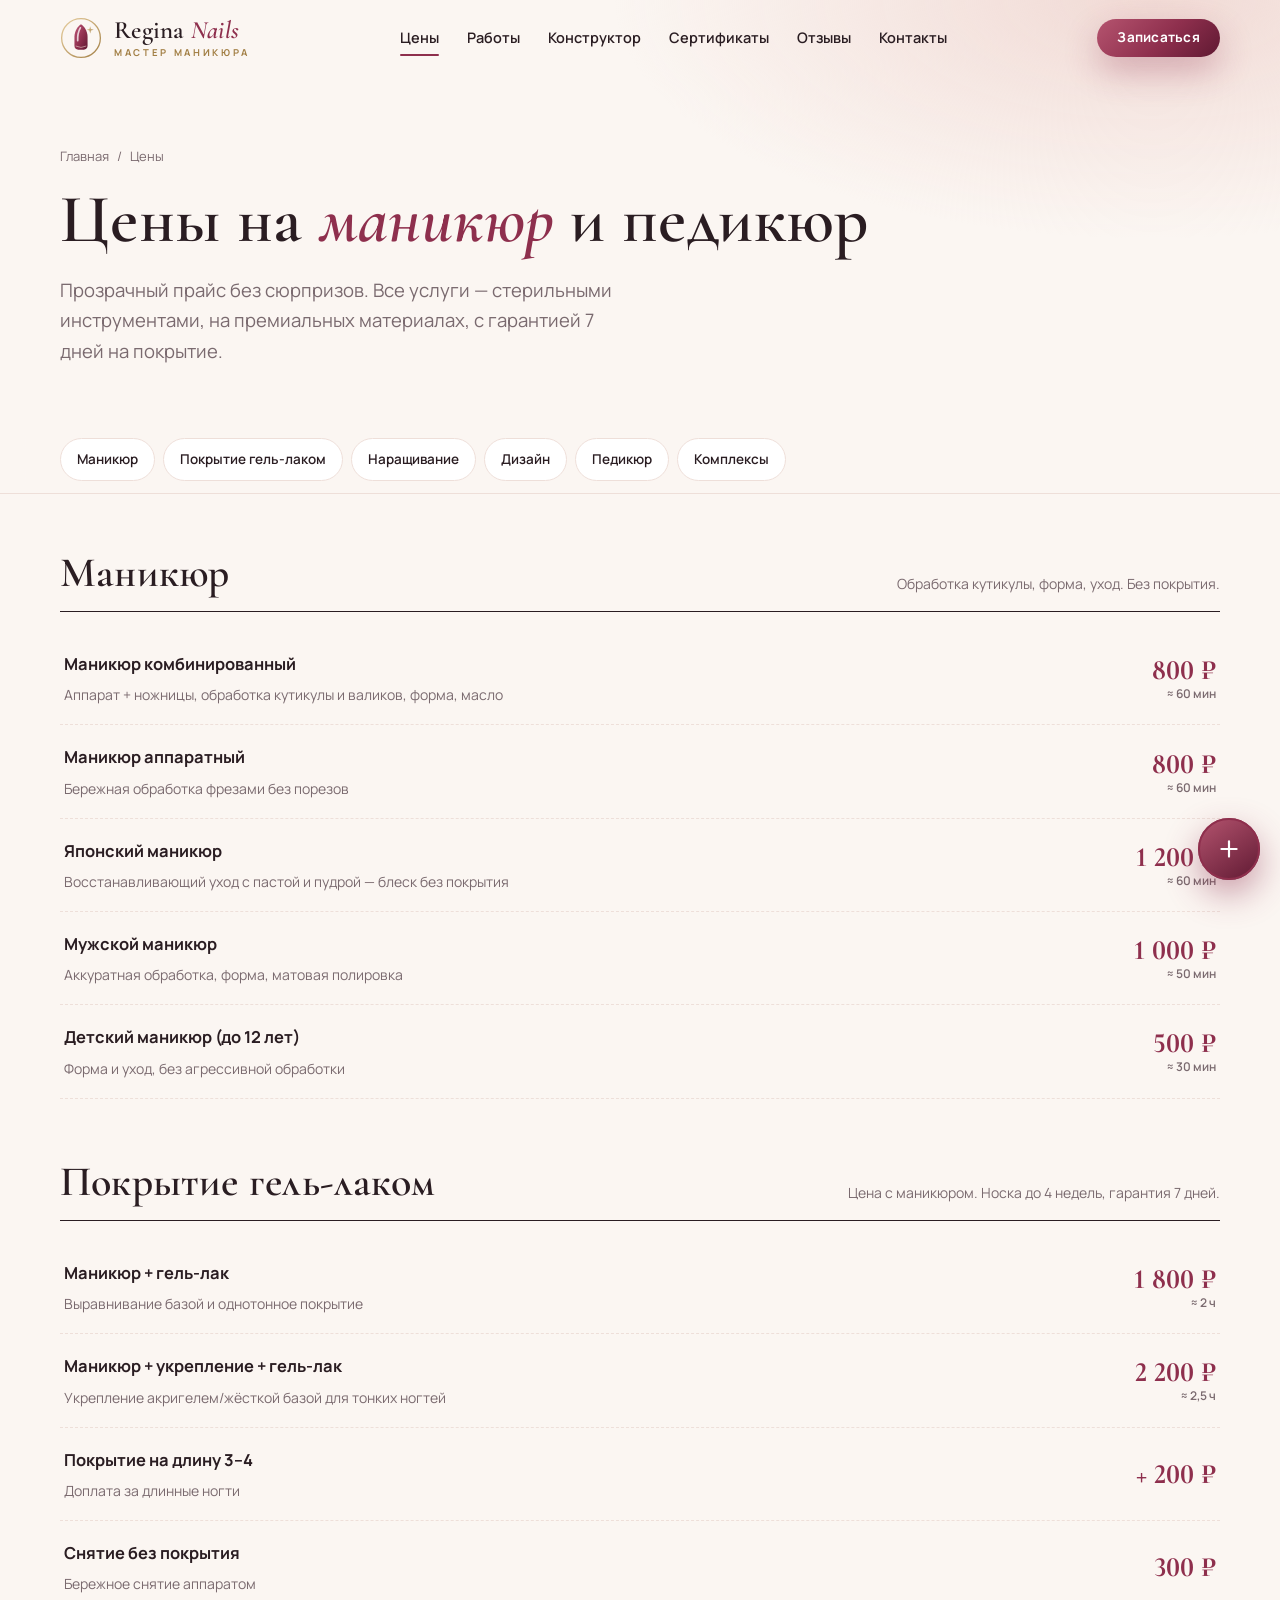
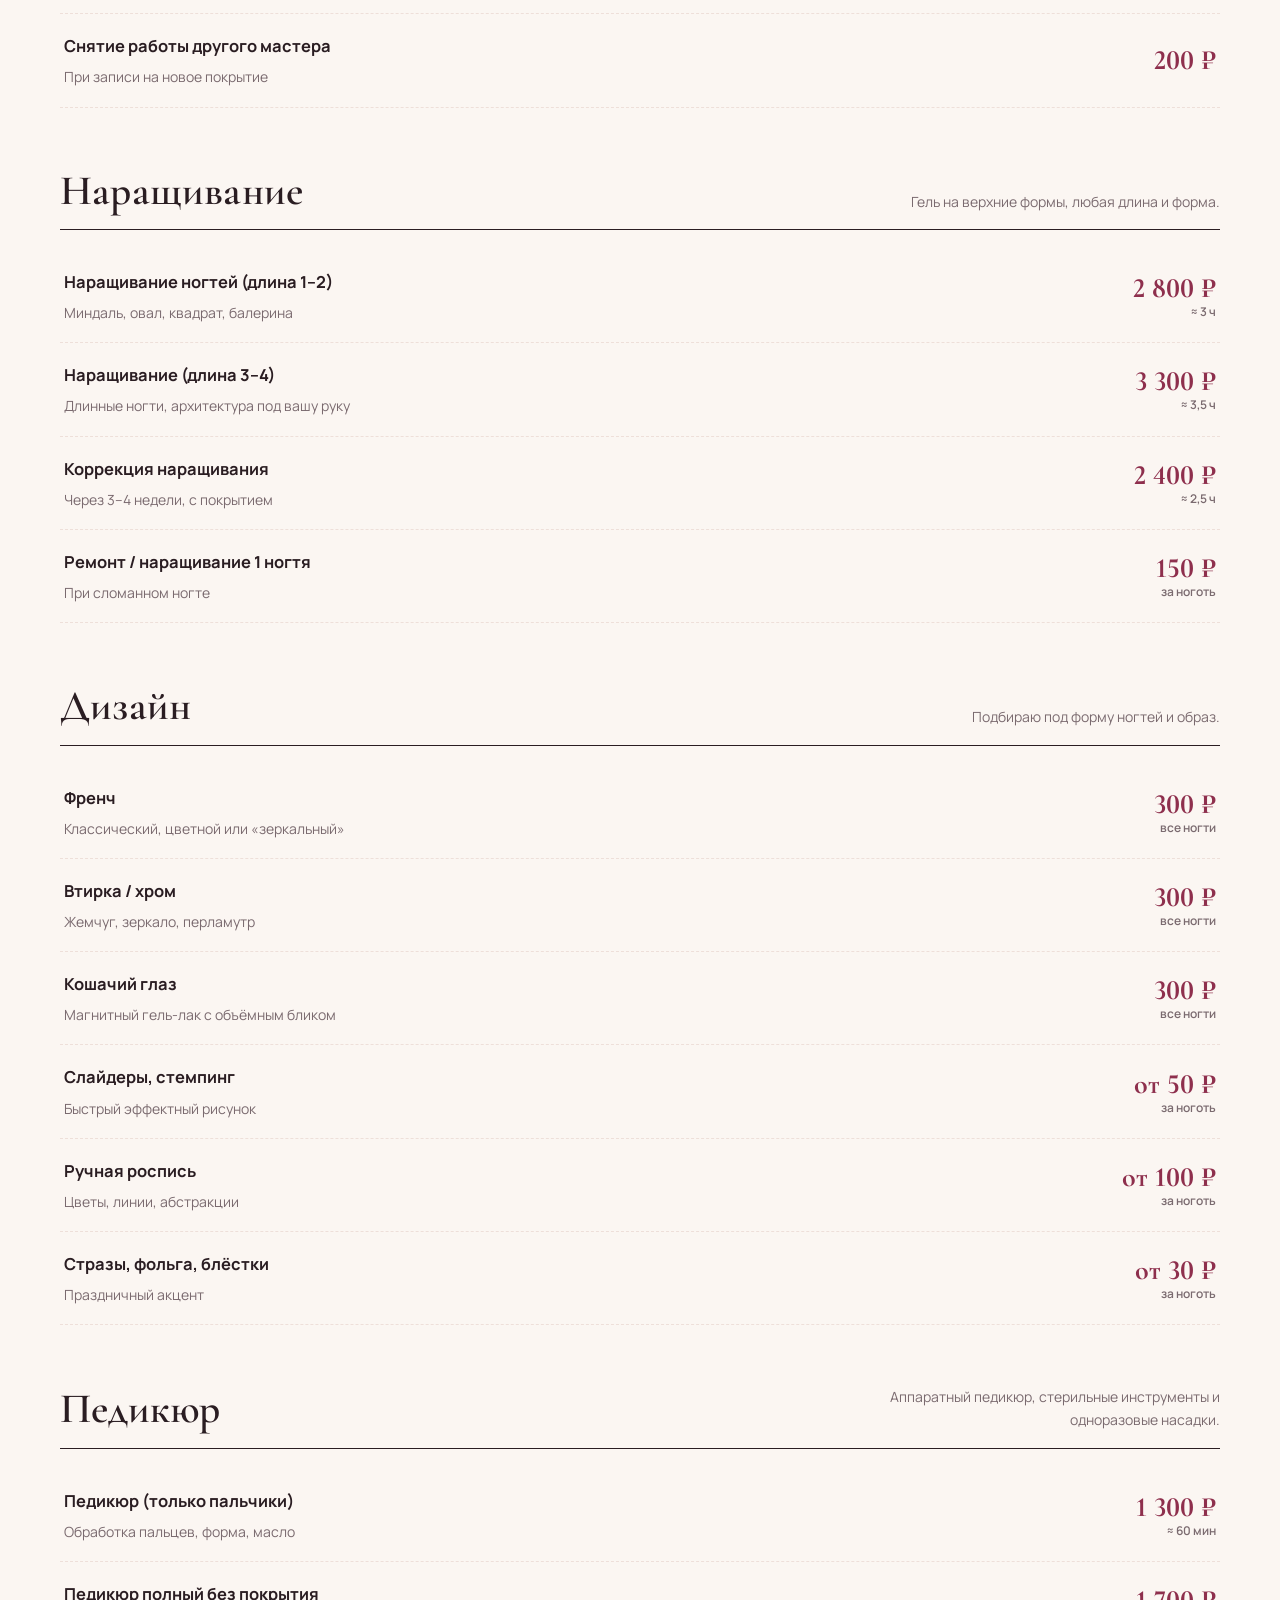
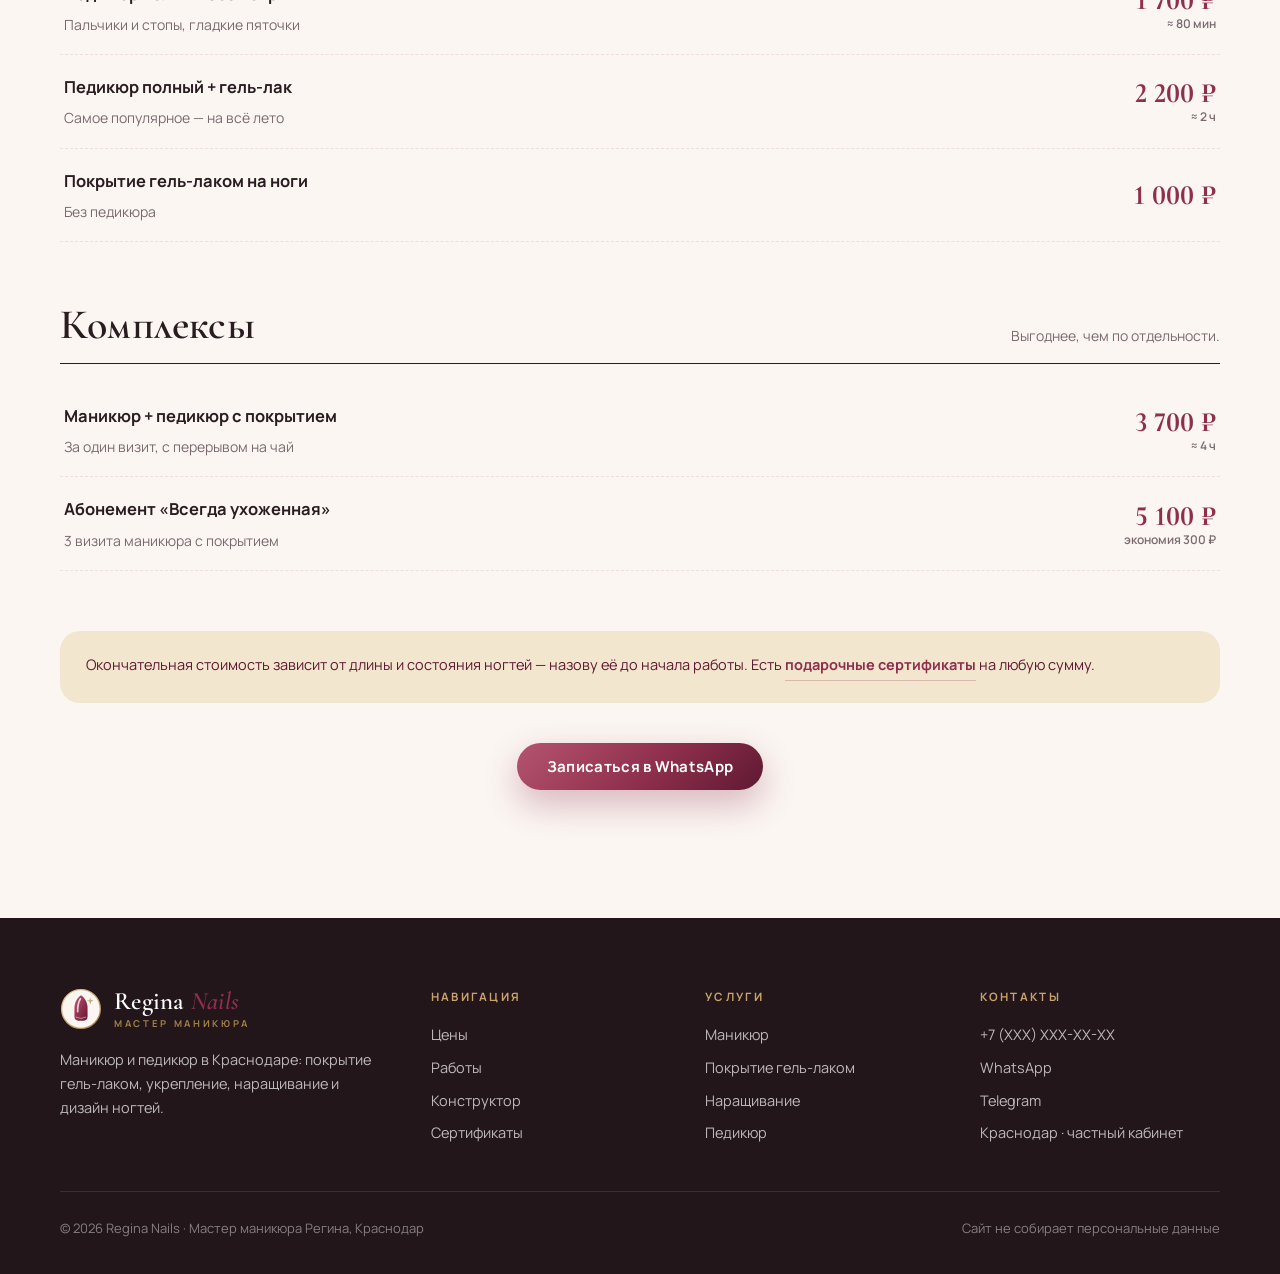
==== prices.html @ 44fe4cf9 "Сайт Regina Nails: лендинг мастера маникюра, прайс, конструктор маникюра, подарочные сертификаты - i" ====
<!doctype html>
<html lang="ru">
<head>
  <meta charset="utf-8">
  <meta name="viewport" content="width=device-width, initial-scale=1">
  <title>Цены на маникюр и педикюр в Краснодаре — прайс | Regina Nails</title>
  <meta name="description" content="Прайс мастера маникюра Регины в Краснодаре: маникюр от 800 ₽, маникюр с гель-лаком от 1 800 ₽, наращивание от 2 800 ₽, педикюр с покрытием от 2 200 ₽. Дизайн, френч, втирка, кошачий глаз.">
  <link rel="canonical" href="https://reginanails.ru/prices.html">
  <meta name="theme-color" content="#8E2F4D">
  <meta name="format-detection" content="telephone=no">
  <meta property="og:type" content="website">
  <meta property="og:locale" content="ru_RU">
  <meta property="og:site_name" content="Regina Nails">
  <meta property="og:title" content="Цены на маникюр и педикюр — мастер Регина, Краснодар">
  <meta property="og:description" content="Маникюр от 800 ₽, гель-лак от 1 800 ₽, наращивание от 2 800 ₽. Стерильно, гарантия 7 дней.">
  <meta property="og:url" content="https://reginanails.ru/prices.html">
  <meta property="og:image" content="https://reginanails.ru/assets/img/og-cover.png">
  <meta name="twitter:card" content="summary_large_image">
  <link rel="icon" href="assets/img/logo-mark.svg" type="image/svg+xml">
  <link rel="apple-touch-icon" href="assets/img/apple-touch-icon.png">
  <link rel="manifest" href="site.webmanifest">
  <link rel="preconnect" href="https://fonts.googleapis.com">
  <link rel="preconnect" href="https://fonts.gstatic.com" crossorigin>
  <link href="https://fonts.googleapis.com/css2?family=Cormorant+Garamond:ital,wght@0,500;0,600;0,700;1,500;1,600&family=Manrope:wght@400;500;600;700&display=swap" rel="stylesheet">
  <link rel="stylesheet" href="assets/css/styles.css">
  <!-- Цены продублированы в разметке для поисковиков — меняете прайс, меняйте и здесь -->
  <script type="application/ld+json">
  {
    "@context": "https://schema.org",
    "@graph": [
      {"@type":"BreadcrumbList","itemListElement":[
        {"@type":"ListItem","position":1,"name":"Главная","item":"https://reginanails.ru/"},
        {"@type":"ListItem","position":2,"name":"Цены","item":"https://reginanails.ru/prices.html"}]},
      {"@type":"OfferCatalog","name":"Прайс-лист Regina Nails","provider":{"@id":"https://reginanails.ru/#business"},"itemListElement":[
        {"@type":"Offer","itemOffered":{"@type":"Service","name":"Маникюр комбинированный"},"price":"800","priceCurrency":"RUB"},
        {"@type":"Offer","itemOffered":{"@type":"Service","name":"Маникюр аппаратный"},"price":"800","priceCurrency":"RUB"},
        {"@type":"Offer","itemOffered":{"@type":"Service","name":"Японский маникюр"},"price":"1200","priceCurrency":"RUB"},
        {"@type":"Offer","itemOffered":{"@type":"Service","name":"Мужской маникюр"},"price":"1000","priceCurrency":"RUB"},
        {"@type":"Offer","itemOffered":{"@type":"Service","name":"Детский маникюр (до 12 лет)"},"price":"500","priceCurrency":"RUB"},
        {"@type":"Offer","itemOffered":{"@type":"Service","name":"Маникюр + гель-лак"},"price":"1800","priceCurrency":"RUB"},
        {"@type":"Offer","itemOffered":{"@type":"Service","name":"Маникюр + укрепление + гель-лак"},"price":"2200","priceCurrency":"RUB"},
        {"@type":"Offer","itemOffered":{"@type":"Service","name":"Снятие без покрытия"},"price":"300","priceCurrency":"RUB"},
        {"@type":"Offer","itemOffered":{"@type":"Service","name":"Снятие работы другого мастера"},"price":"200","priceCurrency":"RUB"},
        {"@type":"Offer","itemOffered":{"@type":"Service","name":"Наращивание ногтей (длина 1–2)"},"price":"2800","priceCurrency":"RUB"},
        {"@type":"Offer","itemOffered":{"@type":"Service","name":"Наращивание (длина 3–4)"},"price":"3300","priceCurrency":"RUB"},
        {"@type":"Offer","itemOffered":{"@type":"Service","name":"Коррекция наращивания"},"price":"2400","priceCurrency":"RUB"},
        {"@type":"Offer","itemOffered":{"@type":"Service","name":"Ремонт / наращивание 1 ногтя"},"price":"150","priceCurrency":"RUB"},
        {"@type":"Offer","itemOffered":{"@type":"Service","name":"Френч"},"price":"300","priceCurrency":"RUB"},
        {"@type":"Offer","itemOffered":{"@type":"Service","name":"Втирка / хром"},"price":"300","priceCurrency":"RUB"},
        {"@type":"Offer","itemOffered":{"@type":"Service","name":"Кошачий глаз"},"price":"300","priceCurrency":"RUB"},
        {"@type":"Offer","itemOffered":{"@type":"Service","name":"Слайдеры, стемпинг"},"price":"50","priceCurrency":"RUB"},
        {"@type":"Offer","itemOffered":{"@type":"Service","name":"Ручная роспись"},"price":"100","priceCurrency":"RUB"},
        {"@type":"Offer","itemOffered":{"@type":"Service","name":"Стразы, фольга, блёстки"},"price":"30","priceCurrency":"RUB"},
        {"@type":"Offer","itemOffered":{"@type":"Service","name":"Педикюр (только пальчики)"},"price":"1300","priceCurrency":"RUB"},
        {"@type":"Offer","itemOffered":{"@type":"Service","name":"Педикюр полный без покрытия"},"price":"1700","priceCurrency":"RUB"},
        {"@type":"Offer","itemOffered":{"@type":"Service","name":"Педикюр полный + гель-лак"},"price":"2200","priceCurrency":"RUB"},
        {"@type":"Offer","itemOffered":{"@type":"Service","name":"Покрытие гель-лаком на ноги"},"price":"1000","priceCurrency":"RUB"},
        {"@type":"Offer","itemOffered":{"@type":"Service","name":"Маникюр + педикюр с покрытием"},"price":"3700","priceCurrency":"RUB"},
        {"@type":"Offer","itemOffered":{"@type":"Service","name":"Абонемент «Всегда ухоженная»"},"price":"5100","priceCurrency":"RUB"}
      ]}
    ]
  }
  </script>
</head>
<body>
  <a class="skip-link" href="#main">Перейти к содержимому</a>

  <!-- ============ Шапка ============ -->
  <header class="header">
    <div class="container header__inner">
      <a class="logo" href="index.html" aria-label="Regina Nails — на главную">
        <img class="logo__mark" src="assets/img/logo-mark.svg" alt="" width="42" height="42">
        <span class="logo__text">
          <span class="logo__name">Regina <em>Nails</em></span>
          <span class="logo__sub">мастер маникюра</span>
        </span>
      </a>
      <nav class="nav" aria-label="Основное меню">
        <a href="prices.html" class="is-active">Цены</a>
        <a href="index.html#works">Работы</a>
        <a href="index.html#studio">Конструктор</a>
        <a href="index.html#gift">Сертификаты</a>
        <a href="index.html#reviews">Отзывы</a>
        <a href="index.html#contacts">Контакты</a>
      </nav>
      <div class="header__cta">
        <a class="btn btn--primary btn--sm" data-wa-text="Здравствуйте, Регина! Хочу записаться на маникюр." target="_blank" rel="noopener">Записаться</a>
        <button class="burger" type="button" aria-label="Меню" aria-expanded="false" aria-controls="mobile-menu"><span></span><span></span><span></span></button>
      </div>
    </div>
  </header>

  <nav class="mobile-menu" id="mobile-menu" aria-label="Мобильное меню">
    <a href="index.html#services">Услуги и цены</a>
    <a href="index.html#works">Работы</a>
    <a href="index.html#studio">Конструктор</a>
    <a href="index.html#gift">Сертификаты</a>
    <a href="index.html#reviews">Отзывы</a>
    <a href="index.html#contacts">Контакты</a>
    <a class="btn btn--primary" data-wa-text="Здравствуйте, Регина! Хочу записаться на маникюр." target="_blank" rel="noopener">Записаться в WhatsApp</a>
  </nav>

  <main id="main">
    <section class="page-hero">
      <div class="container">
        <nav class="crumbs" aria-label="Хлебные крошки"><a href="index.html">Главная</a><span aria-hidden="true">/</span><span>Цены</span></nav>
        <h1>Цены на <em>маникюр</em> и педикюр</h1>
        <p class="lead">Прозрачный прайс без сюрпризов. Все услуги — стерильными инструментами, на премиальных материалах, с гарантией 7 дней на покрытие.</p>
      </div>
    </section>
    <div class="price-nav"><div class="container price-nav__inner"><a href="#manicure">Маникюр</a><a href="#coating">Покрытие гель-лаком</a><a href="#extension">Наращивание</a><a href="#design">Дизайн</a><a href="#pedicure">Педикюр</a><a href="#complex">Комплексы</a></div></div>

    <div class="section" style="padding-top:56px">
      <div class="container">
<!-- ОБРАЗЕЦ ПРАЙСА: цены примерные, заменить на актуальные цены Регины -->
      <section class="price-block reveal" id="manicure" aria-labelledby="manicure-t">
        <div class="price-block__head"><h2 id="manicure-t">Маникюр</h2><p>Обработка кутикулы, форма, уход. Без покрытия.</p></div>
        <ul class="price-list">
          <li class="price-row"><span class="price-row__name">Маникюр комбинированный</span><span class="price-row__price">800 ₽<small>≈ 60 мин</small></span><span class="price-row__desc">Аппарат + ножницы, обработка кутикулы и валиков, форма, масло</span></li>
          <li class="price-row"><span class="price-row__name">Маникюр аппаратный</span><span class="price-row__price">800 ₽<small>≈ 60 мин</small></span><span class="price-row__desc">Бережная обработка фрезами без порезов</span></li>
          <li class="price-row"><span class="price-row__name">Японский маникюр</span><span class="price-row__price">1 200 ₽<small>≈ 60 мин</small></span><span class="price-row__desc">Восстанавливающий уход с пастой и пудрой — блеск без покрытия</span></li>
          <li class="price-row"><span class="price-row__name">Мужской маникюр</span><span class="price-row__price">1 000 ₽<small>≈ 50 мин</small></span><span class="price-row__desc">Аккуратная обработка, форма, матовая полировка</span></li>
          <li class="price-row"><span class="price-row__name">Детский маникюр (до 12 лет)</span><span class="price-row__price">500 ₽<small>≈ 30 мин</small></span><span class="price-row__desc">Форма и уход, без агрессивной обработки</span></li>
        </ul>
      </section>
      <section class="price-block reveal" id="coating" aria-labelledby="coating-t">
        <div class="price-block__head"><h2 id="coating-t">Покрытие гель-лаком</h2><p>Цена с маникюром. Носка до 4 недель, гарантия 7 дней.</p></div>
        <ul class="price-list">
          <li class="price-row"><span class="price-row__name">Маникюр + гель-лак</span><span class="price-row__price">1 800 ₽<small>≈ 2 ч</small></span><span class="price-row__desc">Выравнивание базой и однотонное покрытие</span></li>
          <li class="price-row"><span class="price-row__name">Маникюр + укрепление + гель-лак</span><span class="price-row__price">2 200 ₽<small>≈ 2,5 ч</small></span><span class="price-row__desc">Укрепление акригелем/жёсткой базой для тонких ногтей</span></li>
          <li class="price-row"><span class="price-row__name">Покрытие на длину 3–4</span><span class="price-row__price">+ 200 ₽</span><span class="price-row__desc">Доплата за длинные ногти</span></li>
          <li class="price-row"><span class="price-row__name">Снятие без покрытия</span><span class="price-row__price">300 ₽</span><span class="price-row__desc">Бережное снятие аппаратом</span></li>
          <li class="price-row"><span class="price-row__name">Снятие работы другого мастера</span><span class="price-row__price">200 ₽</span><span class="price-row__desc">При записи на новое покрытие</span></li>
        </ul>
      </section>
      <section class="price-block reveal" id="extension" aria-labelledby="extension-t">
        <div class="price-block__head"><h2 id="extension-t">Наращивание</h2><p>Гель на верхние формы, любая длина и форма.</p></div>
        <ul class="price-list">
          <li class="price-row"><span class="price-row__name">Наращивание ногтей (длина 1–2)</span><span class="price-row__price">2 800 ₽<small>≈ 3 ч</small></span><span class="price-row__desc">Миндаль, овал, квадрат, балерина</span></li>
          <li class="price-row"><span class="price-row__name">Наращивание (длина 3–4)</span><span class="price-row__price">3 300 ₽<small>≈ 3,5 ч</small></span><span class="price-row__desc">Длинные ногти, архитектура под вашу руку</span></li>
          <li class="price-row"><span class="price-row__name">Коррекция наращивания</span><span class="price-row__price">2 400 ₽<small>≈ 2,5 ч</small></span><span class="price-row__desc">Через 3–4 недели, с покрытием</span></li>
          <li class="price-row"><span class="price-row__name">Ремонт / наращивание 1 ногтя</span><span class="price-row__price">150 ₽<small>за ноготь</small></span><span class="price-row__desc">При сломанном ногте</span></li>
        </ul>
      </section>
      <section class="price-block reveal" id="design" aria-labelledby="design-t">
        <div class="price-block__head"><h2 id="design-t">Дизайн</h2><p>Подбираю под форму ногтей и образ.</p></div>
        <ul class="price-list">
          <li class="price-row"><span class="price-row__name">Френч</span><span class="price-row__price">300 ₽<small>все ногти</small></span><span class="price-row__desc">Классический, цветной или «зеркальный»</span></li>
          <li class="price-row"><span class="price-row__name">Втирка / хром</span><span class="price-row__price">300 ₽<small>все ногти</small></span><span class="price-row__desc">Жемчуг, зеркало, перламутр</span></li>
          <li class="price-row"><span class="price-row__name">Кошачий глаз</span><span class="price-row__price">300 ₽<small>все ногти</small></span><span class="price-row__desc">Магнитный гель-лак с объёмным бликом</span></li>
          <li class="price-row"><span class="price-row__name">Слайдеры, стемпинг</span><span class="price-row__price">от 50 ₽<small>за ноготь</small></span><span class="price-row__desc">Быстрый эффектный рисунок</span></li>
          <li class="price-row"><span class="price-row__name">Ручная роспись</span><span class="price-row__price">от 100 ₽<small>за ноготь</small></span><span class="price-row__desc">Цветы, линии, абстракции</span></li>
          <li class="price-row"><span class="price-row__name">Стразы, фольга, блёстки</span><span class="price-row__price">от 30 ₽<small>за ноготь</small></span><span class="price-row__desc">Праздничный акцент</span></li>
        </ul>
      </section>
      <section class="price-block reveal" id="pedicure" aria-labelledby="pedicure-t">
        <div class="price-block__head"><h2 id="pedicure-t">Педикюр</h2><p>Аппаратный педикюр, стерильные инструменты и одноразовые насадки.</p></div>
        <ul class="price-list">
          <li class="price-row"><span class="price-row__name">Педикюр (только пальчики)</span><span class="price-row__price">1 300 ₽<small>≈ 60 мин</small></span><span class="price-row__desc">Обработка пальцев, форма, масло</span></li>
          <li class="price-row"><span class="price-row__name">Педикюр полный без покрытия</span><span class="price-row__price">1 700 ₽<small>≈ 80 мин</small></span><span class="price-row__desc">Пальчики и стопы, гладкие пяточки</span></li>
          <li class="price-row"><span class="price-row__name">Педикюр полный + гель-лак</span><span class="price-row__price">2 200 ₽<small>≈ 2 ч</small></span><span class="price-row__desc">Самое популярное — на всё лето</span></li>
          <li class="price-row"><span class="price-row__name">Покрытие гель-лаком на ноги</span><span class="price-row__price">1 000 ₽</span><span class="price-row__desc">Без педикюра</span></li>
        </ul>
      </section>
      <section class="price-block reveal" id="complex" aria-labelledby="complex-t">
        <div class="price-block__head"><h2 id="complex-t">Комплексы</h2><p>Выгоднее, чем по отдельности.</p></div>
        <ul class="price-list">
          <li class="price-row"><span class="price-row__name">Маникюр + педикюр с покрытием</span><span class="price-row__price">3 700 ₽<small>≈ 4 ч</small></span><span class="price-row__desc">За один визит, с перерывом на чай</span></li>
          <li class="price-row"><span class="price-row__name">Абонемент «Всегда ухоженная»</span><span class="price-row__price">5 100 ₽<small>экономия 300 ₽</small></span><span class="price-row__desc">3 визита маникюра с покрытием</span></li>
        </ul>
      </section>
        <p class="price-note reveal">Окончательная стоимость зависит от длины и состояния ногтей — назову её до начала работы. Есть <a class="link-arrow" href="index.html#gift">подарочные сертификаты</a> на любую сумму.</p>
        <div class="services__more reveal" style="margin-top:40px">
          <a class="btn btn--primary" data-wa-text="Здравствуйте, Регина! Хочу записаться на маникюр." target="_blank" rel="noopener">Записаться в WhatsApp</a>
        </div>
      </div>
    </div>
  </main>

  <!-- ============ Футер ============ -->
  <footer class="footer">
    <div class="container">
      <div class="footer__grid">
        <div>
          <a class="logo" href="index.html" aria-label="Regina Nails">
            <img class="logo__mark" src="assets/img/logo-mark.svg" alt="" width="42" height="42">
            <span class="logo__text"><span class="logo__name">Regina <em>Nails</em></span><span class="logo__sub">мастер маникюра</span></span>
          </a>
          <p class="footer__about">Маникюр и педикюр в Краснодаре: покрытие гель-лаком, укрепление, наращивание и дизайн ногтей.</p>
        </div>
        <div>
          <h4>Навигация</h4>
          <ul><li><a href="prices.html">Цены</a></li><li><a href="index.html#works">Работы</a></li><li><a href="index.html#studio">Конструктор</a></li><li><a href="index.html#gift">Сертификаты</a></li></ul>
        </div>
        <div>
          <h4>Услуги</h4>
          <ul><li><a href="prices.html#manicure">Маникюр</a></li><li><a href="prices.html#coating">Покрытие гель-лаком</a></li><li><a href="prices.html#extension">Наращивание</a></li><li><a href="prices.html#pedicure">Педикюр</a></li></ul>
        </div>
        <div>
          <h4>Контакты</h4>
          <ul><li><a data-href="phone" data-cfg="phone">+7 (XXX) XXX-XX-XX</a></li><li><a data-href="whatsapp" target="_blank" rel="noopener">WhatsApp</a></li><li><a data-href="telegram" target="_blank" rel="noopener">Telegram</a></li><li data-cfg="addressShort">Краснодар</li></ul>
        </div>
      </div>
      <div class="footer__bottom">
        <span>© <span data-year>2026</span> Regina Nails · Мастер маникюра Регина, Краснодар</span>
        <span>Сайт не собирает персональные данные</span>
      </div>
    </div>
  </footer>

  <!-- ============ Плавающая кнопка ============ -->
  <div class="fab">
    <div class="fab__list">
      <a class="fab__link" data-href="whatsapp" target="_blank" rel="noopener"><span style="background:#25D366"><svg viewBox="0 0 24 24" fill="currentColor" aria-hidden="true"><path d="M12 2a10 10 0 0 0-8.6 15.1L2 22l5-1.3A10 10 0 1 0 12 2zm5.4 14.1c-.2.7-1.3 1.3-1.9 1.4-.5.1-1.1.1-1.8-.1-.4-.1-1-.3-1.7-.6-2.9-1.3-4.8-4.2-5-4.4-.1-.2-1.2-1.6-1.2-3s.7-2.1 1-2.4c.2-.3.5-.3.7-.3h.5c.2 0 .4 0 .6.5.2.6.8 2 .9 2.1.1.2.1.3 0 .5-.1.2-.1.3-.3.5l-.4.5c-.1.1-.3.3-.1.6.2.3.8 1.3 1.7 2.1 1.2 1.1 2.2 1.4 2.5 1.5.3.2.5.1.7-.1.2-.2.8-.9 1-1.2.2-.3.4-.3.7-.2.3.1 1.9.9 2.2 1.1.3.2.5.2.6.4.1.1.1.7-.1 1.4z"/></svg></span>WhatsApp</a>
      <a class="fab__link" data-href="telegram" target="_blank" rel="noopener"><span style="background:#2AABEE"><svg viewBox="0 0 24 24" fill="currentColor" aria-hidden="true"><path d="M21.9 4.6c.3-1.2-.9-2.2-2-1.7L2.7 9.9c-1.2.5-1.1 2.2.1 2.6l4.4 1.4 1.7 5.2c.3 1 1.6 1.3 2.4.5l2.4-2.4 4.4 3.2c.9.7 2.2.2 2.4-.9l3.3-14.9zM8.2 12.9l9.3-5.7c.2-.1.4.2.2.3l-7.7 7-.3 3.2-1.5-4.8z"/></svg></span>Telegram</a>
      <a class="fab__link" data-href="phone"><span style="background:var(--c-primary)"><svg viewBox="0 0 24 24" fill="none" stroke="currentColor" stroke-width="2" stroke-linecap="round" stroke-linejoin="round" aria-hidden="true"><path d="M22 16.9v3a2 2 0 0 1-2.2 2 19.8 19.8 0 0 1-8.6-3.1 19.5 19.5 0 0 1-6-6A19.8 19.8 0 0 1 2.1 4.2 2 2 0 0 1 4.1 2h3a2 2 0 0 1 2 1.7c.1.9.4 1.8.7 2.7a2 2 0 0 1-.5 2.1L8 9.8a16 16 0 0 0 6 6l1.3-1.3a2 2 0 0 1 2.1-.4c.9.3 1.8.6 2.7.7a2 2 0 0 1 1.7 2z"/></svg></span>Позвонить</a>
    </div>
    <button class="fab__toggle" type="button" aria-label="Записаться" aria-expanded="false">
      <svg viewBox="0 0 24 24" fill="none" stroke="currentColor" stroke-width="2" stroke-linecap="round" aria-hidden="true"><line x1="12" y1="5" x2="12" y2="19"/><line x1="5" y1="12" x2="19" y2="12"/></svg>
    </button>
  </div>

  <script src="assets/js/config.js"></script>
  <script src="assets/js/works.js"></script>
  <script src="assets/js/main.js"></script>
</body>
</html>
---- assets/css/styles.css ----
/* ============================================================
   Regina Nails — дизайн-система.
   Палитра «фарфор + лак»: сливочный фарфор, пудровый румянец,
   ягодный лак (основной) и шампанское золото (акцент).
   Цвета меняются ОДИН раз здесь, в :root.
   ============================================================ */
:root{
  --c-bg:#FBF6F2;
  --c-bg-soft:#F6ECE6;
  --c-blush:#F1DAD5;
  --c-blush-soft:#F8EAE6;
  --c-rose:#D79CA2;
  --c-primary:#8E2F4D;        /* ягодный лак */
  --c-primary-dark:#5F1932;
  --c-primary-soft:#B5546F;
  --c-accent:#C9A36A;         /* шампанское золото */
  --c-accent-dark:#A27F45;
  --c-accent-pale:#F3E6CF;
  --c-ink:#2A1D22;
  --c-muted:#7A6A6F;
  --c-border:#EEDFD9;
  --c-white:#fff;

  --f-display:'Cormorant Garamond',Georgia,'Times New Roman',serif;
  --f-body:'Manrope',-apple-system,BlinkMacSystemFont,'Segoe UI',Roboto,Arial,sans-serif;

  --radius:16px;
  --radius-lg:28px;
  --shadow-sm:0 6px 18px rgba(94,25,50,.06);
  --shadow:0 14px 40px rgba(94,25,50,.10);
  --shadow-lg:0 30px 80px rgba(94,25,50,.18);
  --ease:cubic-bezier(.16,1,.3,1);
  --container:1200px;
  --header-h:76px;
}

/* ---------- база ---------- */
*,*::before,*::after{box-sizing:border-box;margin:0;padding:0;}
html{-webkit-text-size-adjust:100%;scroll-behavior:smooth;scroll-padding-top:calc(var(--header-h) + 12px);}
body{
  font-family:var(--f-body);font-size:16px;line-height:1.65;color:var(--c-ink);
  background:var(--c-bg);-webkit-font-smoothing:antialiased;overflow-x:hidden;
}
body.no-scroll{overflow:hidden;}
img,svg{display:block;max-width:100%;}
img{height:auto;}
a{color:inherit;text-decoration:none;touch-action:manipulation;}
button{font:inherit;color:inherit;background:none;border:0;cursor:pointer;touch-action:manipulation;}
input,select,textarea{font:inherit;color:inherit;}
[hidden]{display:none !important;}
::selection{background:var(--c-primary);color:#fff;}
:focus-visible{outline:2px solid var(--c-accent);outline-offset:3px;border-radius:6px;}

.container{width:100%;max-width:var(--container);margin:0 auto;padding:0 20px;}
.visually-hidden{position:absolute !important;width:1px;height:1px;overflow:hidden;clip:rect(0 0 0 0);white-space:nowrap;}
.skip-link{position:absolute;left:12px;top:-60px;z-index:200;background:var(--c-primary);color:#fff;padding:10px 16px;border-radius:10px;}
.skip-link:focus{top:12px;}

/* ---------- типографика ---------- */
h1,h2,h3{font-family:var(--f-display);font-weight:600;line-height:1.08;color:var(--c-ink);letter-spacing:.005em;}
h1{font-size:clamp(42px,6.4vw,78px);}
h2{font-size:clamp(34px,4.6vw,56px);}
h3{font-size:clamp(22px,2.4vw,27px);}
em{font-style:italic;}
.stat__num,.service__price,.cert__amount,.price-row__price,.step__num,.notfound__num{font-variant-numeric:lining-nums;}
h1 em,h2 em{color:var(--c-primary);font-weight:600;}

.eyebrow{
  display:inline-flex;align-items:center;gap:10px;
  font-size:11.5px;font-weight:700;letter-spacing:.26em;text-transform:uppercase;color:var(--c-accent-dark);
}
.eyebrow::before{content:'';width:26px;height:1.5px;background:currentColor;}
.lead{font-size:clamp(16px,1.6vw,18.5px);color:var(--c-muted);max-width:560px;}

.section{position:relative;padding:clamp(76px,10vw,128px) 0;}
.section--soft{background:var(--c-bg-soft);}
.section--blush{background:linear-gradient(180deg,var(--c-blush-soft),var(--c-bg));}
.section__head{max-width:700px;margin-bottom:clamp(36px,5vw,58px);}
.section__head--center{margin-left:auto;margin-right:auto;text-align:center;}
.section__head--center .eyebrow::after{content:'';width:26px;height:1.5px;background:currentColor;}
.section__head h2{margin:14px 0 16px;}
.section__head--center .lead{margin:0 auto;}

/* ---------- кнопки ---------- */
.btn{
  position:relative;display:inline-flex;align-items:center;justify-content:center;gap:10px;
  padding:16px 30px;border-radius:100px;font-weight:700;font-size:15px;line-height:1;letter-spacing:.02em;
  overflow:hidden;isolation:isolate;white-space:nowrap;
  transition:transform .3s var(--ease),box-shadow .3s var(--ease),background .3s,color .3s,border-color .3s;
}
.btn svg{width:18px;height:18px;flex-shrink:0;}
.btn--primary{color:#fff;background:linear-gradient(135deg,var(--c-primary-soft),var(--c-primary) 55%,var(--c-primary-dark));box-shadow:0 14px 34px rgba(142,47,77,.32);}
.btn--primary:hover{transform:translateY(-2px);box-shadow:0 20px 44px rgba(142,47,77,.4);}
/* глянцевый блик — как свет на свежем топе */
.btn--primary::after,.btn--gold::after{
  content:'';position:absolute;inset:0;z-index:-1;
  background:linear-gradient(105deg,transparent 40%,rgba(255,255,255,.42) 50%,transparent 60%);
  transform:translateX(-120%);transition:transform .9s var(--ease);
}
.btn--primary:hover::after,.btn--gold:hover::after{transform:translateX(120%);}
.btn--gold{color:var(--c-primary-dark);background:linear-gradient(135deg,var(--c-accent-pale),var(--c-accent));box-shadow:0 12px 30px rgba(201,163,106,.35);}
.btn--gold:hover{transform:translateY(-2px);}
.btn--ghost{color:var(--c-ink);border:1.5px solid rgba(142,47,77,.28);background:rgba(255,255,255,.55);backdrop-filter:blur(6px);}
.btn--ghost:hover{border-color:var(--c-primary);color:var(--c-primary);transform:translateY(-2px);}
.btn--light{color:#fff;border:1.5px solid rgba(255,255,255,.4);}
.btn--light:hover{border-color:var(--c-accent);color:var(--c-accent-pale);}
.btn--sm{padding:12px 20px;font-size:13.5px;}
.link-arrow{display:inline-flex;align-items:center;gap:8px;font-weight:700;color:var(--c-primary);border-bottom:1.5px solid rgba(142,47,77,.25);padding-bottom:3px;transition:gap .3s var(--ease),border-color .3s;}
.link-arrow:hover{gap:14px;border-color:var(--c-primary);}

/* ---------- шапка ---------- */
.header{
  position:fixed;inset:0 0 auto;z-index:100;height:var(--header-h);
  display:flex;align-items:center;transition:background .35s,box-shadow .35s,height .35s;
}
.header.is-scrolled{background:rgba(251,246,242,.86);backdrop-filter:saturate(1.4) blur(14px);-webkit-backdrop-filter:saturate(1.4) blur(14px);box-shadow:0 1px 0 var(--c-border);}
.header__inner{display:flex;align-items:center;justify-content:space-between;gap:24px;width:100%;}
.logo{display:flex;align-items:center;gap:12px;}
.logo__mark{width:42px;height:42px;transition:transform .6s var(--ease);}
.logo:hover .logo__mark{transform:rotate(-12deg) scale(1.06);}
.logo__text{display:flex;flex-direction:column;line-height:1;}
.logo__name{font-family:var(--f-display);font-size:25px;font-weight:600;color:var(--c-ink);letter-spacing:.01em;}
.logo__name em{color:var(--c-primary);}
.logo__sub{font-size:9.5px;font-weight:700;letter-spacing:.28em;text-transform:uppercase;color:var(--c-accent-dark);margin-top:5px;}
.nav{display:flex;align-items:center;gap:28px;}
.nav a{position:relative;font-size:14.5px;font-weight:600;color:var(--c-ink);padding:6px 0;}
.nav a::after{content:'';position:absolute;left:0;right:0;bottom:0;height:2px;border-radius:2px;background:var(--c-primary);transform:scaleX(0);transform-origin:right;transition:transform .35s var(--ease);}
.nav a:hover::after,.nav a.is-active::after{transform:scaleX(1);transform-origin:left;}
.header__cta{display:flex;align-items:center;gap:14px;}
.header__phone{font-weight:700;font-size:14.5px;white-space:nowrap;}
.burger{display:none;width:46px;height:46px;border-radius:50%;border:1.5px solid var(--c-border);background:rgba(255,255,255,.7);position:relative;}
.burger span{position:absolute;left:13px;right:13px;height:1.6px;background:var(--c-ink);border-radius:2px;transition:transform .3s var(--ease),opacity .3s;}
.burger span:nth-child(1){top:16px;}.burger span:nth-child(2){top:22px;}.burger span:nth-child(3){top:28px;}
.burger[aria-expanded="true"] span:nth-child(1){transform:translateY(6px) rotate(45deg);}
.burger[aria-expanded="true"] span:nth-child(2){opacity:0;}
.burger[aria-expanded="true"] span:nth-child(3){transform:translateY(-6px) rotate(-45deg);}

.mobile-menu{
  position:fixed;inset:0;z-index:99;padding:calc(var(--header-h) + 24px) 24px 32px;
  background:radial-gradient(120% 80% at 100% 0%,var(--c-blush) 0%,var(--c-bg) 60%);
  display:flex;flex-direction:column;gap:6px;
  opacity:0;visibility:hidden;transform:translateY(-12px);transition:opacity .35s,transform .45s var(--ease),visibility .35s;
}
.mobile-menu.is-open{opacity:1;visibility:visible;transform:none;}
.mobile-menu a:not(.btn){font-family:var(--f-display);font-size:34px;font-weight:600;padding:6px 0;border-bottom:1px solid var(--c-border);}
.mobile-menu .btn{margin-top:22px;}

@media (max-width:1080px){
  .nav,.header__phone{display:none;}
  .burger{display:block;}
}
@media (max-width:560px){
  .header__cta .btn{display:none;}
}

/* ---------- HERO ---------- */
.hero{position:relative;min-height:100svh;padding:calc(var(--header-h) + 40px) 0 70px;display:flex;align-items:center;overflow:hidden;}
.hero::before{
  content:'';position:absolute;inset:0;z-index:-2;
  background:
    radial-gradient(60% 55% at 85% 30%,rgba(241,218,213,.95) 0%,rgba(241,218,213,0) 70%),
    radial-gradient(40% 40% at 10% 90%,rgba(243,230,207,.8) 0%,rgba(243,230,207,0) 70%),
    var(--c-bg);
}
.hero__grid{display:grid;grid-template-columns:1.05fr .95fr;gap:40px;align-items:center;}
.hero__text h1{margin:20px 0 22px;}
.hero__title-line{display:block;}
.stroke-word{position:relative;display:inline-block;white-space:nowrap;}
.stroke-word svg{position:absolute;left:-4%;bottom:-.12em;width:108%;height:.42em;overflow:visible;z-index:-1;}
.stroke-word path{fill:none;stroke:var(--c-blush);stroke-width:22;stroke-linecap:round;stroke-dasharray:1;stroke-dashoffset:1;animation:paintStroke 1.4s var(--ease) 1s forwards;}
@keyframes paintStroke{to{stroke-dashoffset:0;}}
.hero__lead{margin-bottom:34px;}
.hero__actions{display:flex;flex-wrap:wrap;gap:14px;margin-bottom:40px;}
.hero__trust{display:flex;flex-wrap:wrap;gap:12px 26px;}
.trust{display:flex;align-items:center;gap:10px;font-size:13.5px;font-weight:600;color:var(--c-ink);}
.trust__icon{width:38px;height:38px;border-radius:50%;display:grid;place-items:center;background:#fff;box-shadow:var(--shadow-sm);color:var(--c-primary);flex-shrink:0;}
.trust__icon svg{width:18px;height:18px;}
.trust small{display:block;font-weight:500;color:var(--c-muted);font-size:12px;line-height:1.3;}

/* поэтапное появление текста героя */
.hero__text > *{opacity:0;transform:translateY(22px);animation:heroIn 1s var(--ease) forwards;}
.hero__text > *:nth-child(1){animation-delay:.1s;}
.hero__text > *:nth-child(2){animation-delay:.22s;}
.hero__text > *:nth-child(3){animation-delay:.38s;}
.hero__text > *:nth-child(4){animation-delay:.52s;}
.hero__text > *:nth-child(5){animation-delay:.66s;}
@keyframes heroIn{to{opacity:1;transform:none;}}

/* --- визуал: веер типсов-палитры вокруг флакона лака --- */
.hero__visual{position:relative;height:clamp(420px,52vw,600px);}
.hero__halo{position:absolute;left:50%;top:52%;width:86%;aspect-ratio:1;transform:translate(-50%,-50%);border-radius:50%;
  background:radial-gradient(circle,#fff 0%,rgba(255,255,255,.6) 35%,rgba(241,218,213,0) 70%);}
.hero__ring{position:absolute;left:50%;top:52%;width:74%;aspect-ratio:1;transform:translate(-50%,-50%);border-radius:50%;border:1px dashed rgba(201,163,106,.55);animation:spin 60s linear infinite;}
@keyframes spin{to{transform:translate(-50%,-50%) rotate(360deg);}}
.fan{position:absolute;left:50%;bottom:22%;width:0;height:0;}
.fan__item{
  position:absolute;left:-23px;bottom:0;width:46px;height:clamp(230px,26vw,300px);
  transform-origin:50% 100%;transform:rotate(0deg) scale(.6);opacity:0;
  animation:fanOpen 1.5s var(--ease) forwards;animation-delay:calc(.5s + var(--i) * .07s);
}
@keyframes fanOpen{to{transform:rotate(var(--r)) scale(1);opacity:1;}}
.fan__sway{position:absolute;inset:0;transform-origin:50% 100%;animation:sway 6s ease-in-out infinite;animation-delay:calc(2s + var(--i) * .15s);}
@keyframes sway{0%,100%{transform:rotate(0deg);}50%{transform:rotate(2.2deg);}}
.fan__stick{position:absolute;left:50%;top:38%;bottom:0;width:3px;margin-left:-1.5px;border-radius:3px;background:linear-gradient(180deg,rgba(255,255,255,.9),rgba(201,163,106,.5));}
.tip{
  position:absolute;left:0;top:0;width:46px;height:40%;
  border-radius:50% 50% 44% 44% / 64% 64% 36% 36%;
  background:var(--tip,#c33);
  box-shadow:inset -6px -10px 18px rgba(0,0,0,.18),inset 6px 6px 14px rgba(255,255,255,.35),0 10px 20px rgba(94,25,50,.18);
  overflow:hidden;
}
.tip::before{ /* блик глянца */
  content:'';position:absolute;left:18%;top:12%;width:22%;height:56%;border-radius:50%;
  background:linear-gradient(180deg,rgba(255,255,255,.85),rgba(255,255,255,0));transform:rotate(-8deg);
}
.tip::after{ /* бегущий отблеск */
  content:'';position:absolute;inset:-20% -60%;
  background:linear-gradient(100deg,transparent 42%,rgba(255,255,255,.55) 50%,transparent 58%);
  transform:translateX(-100%);animation:tipShine 5s ease-in-out infinite;animation-delay:calc(2.4s + var(--i) * .18s);
}
@keyframes tipShine{0%{transform:translateX(-100%);}30%,100%{transform:translateX(100%);}}
.tip--chrome{background:linear-gradient(135deg,#f6f1ee 0%,#c9c2c6 30%,#fff 48%,#a9a0a6 70%,#efe8ea 100%);}
.tip--cat{background:radial-gradient(60% 30% at 50% 55%,rgba(255,232,190,.95) 0%,rgba(255,232,190,0) 70%),#4b1428;}
.tip--french{background:linear-gradient(180deg,#fffaf6 0 28%,#f6d9d2 30% 100%);}
.tip--glitter{background:radial-gradient(circle at 30% 30%,#fff 0 1.2px,transparent 1.6px) 0 0/7px 7px,radial-gradient(circle at 70% 60%,#f3e6cf 0 1px,transparent 1.4px) 0 0/9px 9px,linear-gradient(160deg,#e9c9a4,#c9a36a);}

.bottle{position:absolute;left:50%;bottom:6%;width:clamp(120px,14vw,160px);transform:translateX(-50%);filter:drop-shadow(0 24px 30px rgba(94,25,50,.28));
  opacity:0;animation:bottleIn 1.2s var(--ease) .25s forwards, floaty 7s ease-in-out 1.8s infinite;}
@keyframes bottleIn{from{opacity:0;transform:translate(-50%,30px) scale(.9);}to{opacity:1;transform:translate(-50%,0) scale(1);}}
@keyframes floaty{0%,100%{transform:translate(-50%,0);}50%{transform:translate(-50%,-10px);}}
.bottle__fill{transition:fill .8s var(--ease);}

.hero__badge{
  position:absolute;z-index:3;display:flex;align-items:center;gap:12px;padding:12px 16px 12px 12px;border-radius:18px;
  background:rgba(255,255,255,.82);backdrop-filter:blur(10px);box-shadow:var(--shadow);font-size:13px;line-height:1.3;
  opacity:0;animation:heroIn 1s var(--ease) forwards, floaty2 8s ease-in-out infinite;
}
.hero__badge strong{display:block;font-size:14.5px;}
.hero__badge span{color:var(--c-muted);}
.hero__badge-ico{width:40px;height:40px;border-radius:12px;display:grid;place-items:center;background:var(--c-blush);color:var(--c-primary);font-size:18px;}
.hero__badge--a{left:0;top:16%;animation-delay:1.6s,2.6s;}
.hero__badge--b{right:0;bottom:12%;animation-delay:1.9s,3s;}
@keyframes floaty2{0%,100%{translate:0 0;}50%{translate:0 -8px;}}

.sparkle{position:absolute;width:var(--s,18px);height:var(--s,18px);color:var(--c-accent);opacity:0;animation:twinkle 3.2s ease-in-out infinite;animation-delay:var(--d,0s);}
@keyframes twinkle{0%,100%{opacity:0;transform:scale(.4) rotate(0);}50%{opacity:1;transform:scale(1) rotate(45deg);}}

.hero__scroll{position:absolute;left:50%;bottom:22px;transform:translateX(-50%);width:26px;height:42px;border-radius:20px;border:1.5px solid rgba(42,29,34,.25);}
.hero__scroll::after{content:'';position:absolute;left:50%;top:8px;width:4px;height:8px;margin-left:-2px;border-radius:4px;background:var(--c-primary);animation:scrollDot 1.8s ease-in-out infinite;}
@keyframes scrollDot{0%{opacity:0;transform:translateY(0);}40%{opacity:1;}100%{opacity:0;transform:translateY(14px);}}

@media (max-width:900px){
  .hero{min-height:auto;}
  .hero__grid{grid-template-columns:1fr;}
  .hero__visual{height:440px;margin-top:10px;}
  .hero__scroll{display:none;}
}
@media (max-width:480px){
  .hero__visual{height:380px;}
  .hero__badge{font-size:12px;padding:10px 12px 10px 10px;}
  .hero__badge-ico{width:34px;height:34px;}
  .hero__actions .btn{flex:1 1 100%;}
}

/* ---------- бегущая лента ---------- */
.marquee-wrap{overflow:hidden;padding:14px 0 4px;margin-top:-14px;}
.marquee{position:relative;overflow:hidden;background:var(--c-primary-dark);color:var(--c-accent-pale);padding:18px 0;transform:rotate(-1.2deg) scaleX(1.02);box-shadow:0 18px 40px rgba(94,25,50,.18);}
.marquee__track{display:flex;width:max-content;animation:marquee 38s linear infinite;}
.marquee__item{display:flex;align-items:center;gap:26px;padding-right:26px;font-family:var(--f-display);font-size:clamp(22px,2.6vw,30px);font-style:italic;white-space:nowrap;}
.marquee__item svg{width:16px;height:16px;color:var(--c-accent);}
@keyframes marquee{to{transform:translateX(-50%);}}

/* ---------- преимущества ---------- */
.features{display:grid;grid-template-columns:repeat(3,1fr);gap:22px;}
.feature{
  position:relative;padding:34px 30px;border-radius:var(--radius-lg);background:#fff;border:1px solid var(--c-border);
  box-shadow:var(--shadow-sm);overflow:hidden;transition:transform .45s var(--ease),box-shadow .45s var(--ease);
}
.feature:hover{transform:translateY(-6px);box-shadow:var(--shadow);}
.feature::after{content:'';position:absolute;inset:0;background:linear-gradient(115deg,transparent 40%,rgba(241,218,213,.55) 50%,transparent 60%);transform:translateX(-110%);transition:transform 1s var(--ease);pointer-events:none;}
.feature:hover::after{transform:translateX(110%);}
.feature__icon{width:58px;height:58px;border-radius:18px;display:grid;place-items:center;margin-bottom:22px;color:var(--c-primary);background:linear-gradient(145deg,var(--c-blush-soft),var(--c-blush));}
.feature__icon svg{width:27px;height:27px;}
.feature h3{margin-bottom:10px;}
.feature p{color:var(--c-muted);font-size:15px;}
@media (max-width:960px){.features{grid-template-columns:repeat(2,1fr);}}
@media (max-width:600px){.features{grid-template-columns:1fr;}}

/* ---------- услуги ---------- */
.services{display:grid;grid-template-columns:repeat(3,1fr);gap:22px;}
.service{
  position:relative;display:flex;flex-direction:column;padding:30px 28px 26px;border-radius:var(--radius-lg);
  background:#fff;border:1px solid var(--c-border);transition:transform .45s var(--ease),box-shadow .45s var(--ease),border-color .45s;
}
.service:hover{transform:translateY(-6px);box-shadow:var(--shadow);border-color:rgba(142,47,77,.25);}
.service__swatch{display:flex;gap:6px;margin-bottom:20px;}
.service__swatch i{width:16px;height:26px;border-radius:50% 50% 40% 40% / 62% 62% 38% 38%;background:var(--c);box-shadow:inset -2px -3px 5px rgba(0,0,0,.15),inset 2px 2px 4px rgba(255,255,255,.4);transition:transform .4s var(--ease);}
.service:hover .service__swatch i{transform:translateY(-4px);}
.service:hover .service__swatch i:nth-child(2){transition-delay:.05s;}
.service:hover .service__swatch i:nth-child(3){transition-delay:.1s;}
.service h3{margin-bottom:8px;}
.service p{color:var(--c-muted);font-size:14.5px;flex:1;}
.service__foot{display:flex;align-items:baseline;justify-content:space-between;gap:12px;margin-top:22px;padding-top:18px;border-top:1px dashed var(--c-border);}
.service__price{font-family:var(--f-display);font-size:30px;font-weight:700;color:var(--c-primary);line-height:1;}
.service__price small{font-family:var(--f-body);font-size:12px;font-weight:600;color:var(--c-muted);margin-right:4px;}
.service__time{font-size:13px;color:var(--c-muted);white-space:nowrap;}
.service--hit::before{content:'Хит';position:absolute;top:22px;right:22px;padding:5px 12px;border-radius:100px;font-size:11px;font-weight:700;letter-spacing:.12em;text-transform:uppercase;color:var(--c-primary-dark);background:var(--c-accent-pale);}
.services__more{margin-top:38px;text-align:center;}
@media (max-width:960px){.services{grid-template-columns:repeat(2,1fr);}}
@media (max-width:600px){.services{grid-template-columns:1fr;}}

/* ---------- конструктор маникюра ---------- */
.studio{display:grid;grid-template-columns:1fr 1fr;gap:clamp(28px,4vw,60px);align-items:center;}
.studio__stage{
  position:relative;border-radius:36px;padding:28px 20px 18px;overflow:hidden;
  background:radial-gradient(90% 80% at 50% 20%,#fff 0%,var(--c-blush-soft) 55%,var(--c-blush) 100%);
  box-shadow:var(--shadow-lg);
}
.studio__stage::before{content:'';position:absolute;inset:14px;border:1px solid rgba(201,163,106,.45);border-radius:26px;pointer-events:none;}
.studio__hand{width:100%;height:auto;max-height:440px;}
.studio__label{position:relative;text-align:center;margin-top:6px;font-family:var(--f-display);font-size:22px;font-style:italic;color:var(--c-primary-dark);min-height:1.4em;}
.paint{animation:paint .9s var(--ease) both;}
@keyframes paint{from{clip-path:inset(100% 0 0 0);}to{clip-path:inset(0 0 0 0);}}
.cat-band{animation:catMove 4s ease-in-out infinite;}
@keyframes catMove{0%,100%{transform:translateX(-6px);}50%{transform:translateX(6px);}}
.glint{animation:glint 2.6s ease-in-out infinite;}
@keyframes glint{0%,100%{opacity:.15;}50%{opacity:1;}}

.studio__group{margin-bottom:26px;}
.studio__group:last-of-type{margin-bottom:30px;}
.studio__caption{display:flex;justify-content:space-between;align-items:baseline;gap:12px;font-size:12px;font-weight:700;letter-spacing:.18em;text-transform:uppercase;color:var(--c-ink);margin-bottom:12px;}
.studio__caption span{font-weight:600;letter-spacing:0;text-transform:none;color:var(--c-primary);font-size:13.5px;}
.opts{display:flex;flex-wrap:wrap;gap:8px;}
.opt{
  padding:10px 16px;border-radius:100px;border:1.5px solid var(--c-border);background:#fff;font-size:13.5px;font-weight:600;
  transition:all .25s var(--ease);
}
.opt:hover{border-color:var(--c-rose);transform:translateY(-1px);}
.opt[aria-pressed="true"]{background:var(--c-ink);border-color:var(--c-ink);color:#fff;}
.colors{display:grid;grid-template-columns:repeat(8,1fr);gap:10px;max-width:440px;}
.color{
  position:relative;aspect-ratio:1;border-radius:50%;background:var(--c);
  box-shadow:inset -3px -4px 8px rgba(0,0,0,.18),inset 3px 3px 6px rgba(255,255,255,.45),0 4px 10px rgba(94,25,50,.12);
  transition:transform .3s var(--ease);
}
.color:hover{transform:scale(1.12);}
.color[aria-pressed="true"]{transform:scale(1.12);}
.color[aria-pressed="true"]::after{content:'';position:absolute;inset:-5px;border-radius:50%;border:2px solid var(--c-primary);}
.studio__cta{display:flex;flex-wrap:wrap;gap:12px;align-items:center;}
.studio__note{font-size:13px;color:var(--c-muted);margin-top:14px;}
@media (max-width:900px){.studio{grid-template-columns:1fr;}}
@media (max-width:420px){.colors{gap:7px;}}

/* ---------- работы ---------- */
.works{display:grid;grid-template-columns:repeat(4,1fr);gap:18px;}
.work{position:relative;border-radius:22px;overflow:hidden;aspect-ratio:4/5;background:var(--c-blush-soft);cursor:pointer;box-shadow:var(--shadow-sm);}
.work img,.work svg{width:100%;height:100%;object-fit:cover;transition:transform 1s var(--ease);}
.work:hover img,.work:hover svg{transform:scale(1.06);}
.work__cap{
  position:absolute;left:12px;right:12px;bottom:12px;padding:12px 14px;border-radius:14px;
  background:rgba(255,255,255,.86);backdrop-filter:blur(8px);display:flex;align-items:center;justify-content:space-between;gap:10px;
  transform:translateY(8px);opacity:.96;transition:transform .45s var(--ease);
}
.work:hover .work__cap{transform:none;}
.work__name{font-family:var(--f-display);font-size:19px;font-weight:600;line-height:1.1;}
.work__tag{font-size:11.5px;color:var(--c-muted);}
.work__try{flex-shrink:0;font-size:11.5px;font-weight:700;color:var(--c-primary);padding:7px 11px;border-radius:100px;background:var(--c-blush-soft);}
.works__note{text-align:center;margin-top:40px;color:var(--c-muted);font-size:14px;}
@media (max-width:960px){.works{grid-template-columns:repeat(2,1fr);}}
@media (max-width:420px){.works{gap:12px;}.work__cap{left:8px;right:8px;bottom:8px;padding:9px 10px;}.work__try{display:none;}.work__name{font-size:16px;}}

/* ---------- как проходит визит ---------- */
.steps{display:grid;grid-template-columns:repeat(4,1fr);gap:22px;counter-reset:step;position:relative;}
.steps::before{content:'';position:absolute;top:34px;left:8%;right:8%;height:1.5px;background:repeating-linear-gradient(90deg,var(--c-accent) 0 8px,transparent 8px 16px);opacity:.6;}
.step{position:relative;text-align:center;padding:0 8px;}
.step__num{
  position:relative;width:68px;height:68px;margin:0 auto 22px;border-radius:50%;display:grid;place-items:center;
  font-family:var(--f-display);font-size:30px;font-weight:700;color:#fff;
  background:linear-gradient(145deg,var(--c-primary-soft),var(--c-primary-dark));box-shadow:0 12px 28px rgba(142,47,77,.3);
}
.step__num::after{content:'';position:absolute;inset:-7px;border-radius:50%;border:1px solid rgba(142,47,77,.25);}
.step h3{font-size:22px;margin-bottom:8px;}
.step p{font-size:14.5px;color:var(--c-muted);}
@media (max-width:900px){.steps{grid-template-columns:repeat(2,1fr);row-gap:40px;}.steps::before{display:none;}}
@media (max-width:480px){.steps{grid-template-columns:1fr;}}

/* ---------- обо мне ---------- */
.about{display:grid;grid-template-columns:.9fr 1.1fr;gap:clamp(30px,5vw,80px);align-items:center;}
.about__photo{position:relative;}
.about__photo img{width:100%;border-radius:200px 200px 30px 30px;box-shadow:var(--shadow-lg);aspect-ratio:4/5;object-fit:cover;}
.about__photo::before{content:'';position:absolute;inset:-16px 16px 16px -16px;border:1.5px solid var(--c-accent);border-radius:200px 200px 30px 30px;z-index:-1;}
.about__sign{position:absolute;right:-10px;bottom:30px;padding:16px 22px;border-radius:20px;background:#fff;box-shadow:var(--shadow);font-family:var(--f-display);font-style:italic;font-size:26px;color:var(--c-primary);line-height:1.1;}
.about__sign small{display:block;font-family:var(--f-body);font-style:normal;font-size:11px;letter-spacing:.2em;text-transform:uppercase;color:var(--c-muted);margin-top:4px;}
.about__text h2{margin:14px 0 20px;}
.about__text p{color:var(--c-muted);margin-bottom:16px;}
.about__text p strong{color:var(--c-ink);}
.stats{display:grid;grid-template-columns:repeat(3,1fr);gap:16px;margin:30px 0 32px;}
.stat{padding:20px 16px;border-radius:20px;background:#fff;border:1px solid var(--c-border);text-align:center;}
.stat__num{font-family:var(--f-display);font-size:clamp(34px,4vw,46px);font-weight:700;color:var(--c-primary);line-height:1;}
.stat__cap{font-size:12.5px;color:var(--c-muted);margin-top:6px;line-height:1.35;}
.checks{list-style:none;display:grid;gap:10px;margin-bottom:30px;}
.checks li{position:relative;padding-left:30px;font-size:15px;}
.checks li::before{content:'';position:absolute;left:0;top:4px;width:18px;height:18px;border-radius:50%;background:var(--c-blush) url("data:image/svg+xml,%3Csvg xmlns='http://www.w3.org/2000/svg' viewBox='0 0 24 24' fill='none' stroke='%238E2F4D' stroke-width='3' stroke-linecap='round' stroke-linejoin='round'%3E%3Cpolyline points='20 6 9 17 4 12'/%3E%3C/svg%3E") center/11px no-repeat;}
@media (max-width:900px){.about{grid-template-columns:1fr;}.about__photo{max-width:420px;margin:0 auto 20px;}}
@media (max-width:420px){.stats{grid-template-columns:1fr 1fr 1fr;gap:8px;}.stat{padding:14px 6px;}}

/* ---------- подарочный сертификат (промо) ---------- */
.gift{position:relative;overflow:hidden;background:radial-gradient(90% 120% at 0% 0%,#7a2442 0%,var(--c-primary-dark) 55%,#3d0f20 100%);color:#fff;}
.gift::before{content:'';position:absolute;inset:0;background:radial-gradient(circle at 20% 30%,rgba(255,255,255,.9) 0 1px,transparent 1.5px) 0 0/46px 46px,radial-gradient(circle at 70% 80%,rgba(201,163,106,.9) 0 1px,transparent 1.5px) 0 0/63px 63px;opacity:.35;}
.gift__grid{position:relative;display:grid;grid-template-columns:1fr 1fr;gap:clamp(30px,5vw,80px);align-items:center;}
.gift h2{color:#fff;margin:14px 0 18px;}
.gift h2 em{color:var(--c-accent);}
.gift .eyebrow{color:var(--c-accent);}
.gift .lead{color:rgba(255,255,255,.72);margin-bottom:26px;}
.gift__list{list-style:none;display:grid;gap:12px;margin-bottom:32px;}
.gift__list li{display:flex;gap:12px;align-items:flex-start;color:rgba(255,255,255,.86);font-size:15px;}
.gift__list li b{flex-shrink:0;width:26px;height:26px;border-radius:50%;display:grid;place-items:center;font-size:12px;color:var(--c-primary-dark);background:var(--c-accent);}
.gift__actions{display:flex;flex-wrap:wrap;gap:12px;}
.gift__amounts{display:flex;flex-wrap:wrap;gap:8px;margin-bottom:28px;}
.gift__amounts span{padding:9px 16px;border-radius:100px;border:1px solid rgba(201,163,106,.5);font-weight:700;font-size:14px;color:var(--c-accent-pale);}

.cert{perspective:1200px;}
.cert__card{
  position:relative;aspect-ratio:1.58;border-radius:24px;padding:clamp(22px,4vw,36px);overflow:hidden;color:var(--c-ink);
  background:radial-gradient(140% 120% at 0% 0%,#fff 0%,#FBF3EE 48%,#F3E1DA 100%);
  box-shadow:0 40px 90px rgba(0,0,0,.4);transform:rotateY(-14deg) rotateX(8deg);transform-style:preserve-3d;
  transition:transform .8s var(--ease);
  display:flex;flex-direction:column;justify-content:space-between;
}
.cert:hover .cert__card{transform:rotateY(0) rotateX(0);}
.cert__card::before{content:'';position:absolute;inset:12px;border:1.4px solid var(--c-accent);border-radius:16px;pointer-events:none;}
.cert__card::after{content:'';position:absolute;inset:0;background:linear-gradient(115deg,transparent 40%,rgba(255,255,255,.75) 50%,transparent 60%);transform:translateX(-120%);animation:certShine 6s ease-in-out 1s infinite;pointer-events:none;}
@keyframes certShine{0%{transform:translateX(-120%);}30%,100%{transform:translateX(120%);}}
.cert__top{display:flex;justify-content:space-between;align-items:flex-start;gap:10px;position:relative;}
.cert__brand{display:flex;align-items:center;gap:10px;font-family:var(--f-display);font-size:20px;font-weight:600;}
.cert__brand img{width:34px;height:34px;}
.cert__label{font-size:9.5px;font-weight:700;letter-spacing:.3em;text-transform:uppercase;color:var(--c-accent-dark);text-align:right;}
.cert__title{position:relative;font-family:var(--f-display);font-size:clamp(26px,3.4vw,38px);font-weight:600;color:var(--c-primary);line-height:1;}
.cert__title small{display:block;font-family:var(--f-body);font-size:11px;letter-spacing:.24em;text-transform:uppercase;color:var(--c-muted);margin-bottom:8px;font-weight:700;}
.cert__bottom{position:relative;display:flex;justify-content:space-between;align-items:flex-end;}
.cert__amount{font-family:var(--f-display);font-size:clamp(36px,5vw,56px);font-weight:700;color:var(--c-primary-dark);line-height:1;}
.cert__no{font-size:11px;letter-spacing:.14em;color:var(--c-muted);text-align:right;}
.cert__tips{position:absolute;right:8%;top:32%;display:flex;gap:6px;transform:rotate(-14deg);}
.cert__tips i{width:16px;height:30px;border-radius:50% 50% 40% 40% / 62% 62% 38% 38%;background:var(--c);box-shadow:inset -2px -3px 5px rgba(0,0,0,.15),inset 2px 2px 4px rgba(255,255,255,.5);}
.cert__tips i:nth-child(2){transform:translateY(-8px);}
.cert__tips i:nth-child(3){transform:translateY(-12px);}
.cert__tips i:nth-child(4){transform:translateY(-8px);}
@media (max-width:900px){.gift__grid{grid-template-columns:1fr;}.cert{max-width:520px;}.cert__card{transform:rotateY(-6deg) rotateX(4deg);}}

/* ---------- отзывы ---------- */
.reviews{position:relative;}
.reviews__track{display:grid;grid-auto-flow:column;grid-auto-columns:calc((100% - 44px) / 3);gap:22px;overflow-x:auto;scroll-snap-type:x mandatory;scrollbar-width:none;padding:6px 2px 24px;}
.reviews__track::-webkit-scrollbar{display:none;}
.review{scroll-snap-align:start;padding:30px 28px;border-radius:var(--radius-lg);background:#fff;border:1px solid var(--c-border);display:flex;flex-direction:column;box-shadow:var(--shadow-sm);}
.review__stars{color:var(--c-accent);letter-spacing:3px;font-size:16px;margin-bottom:14px;}
.review__text{font-family:var(--f-display);font-size:20px;line-height:1.45;font-style:italic;color:var(--c-ink);flex:1;}
.review__author{display:flex;align-items:center;gap:12px;margin-top:22px;padding-top:18px;border-top:1px dashed var(--c-border);}
.review__ava{width:44px;height:44px;border-radius:50%;display:grid;place-items:center;font-weight:700;color:#fff;background:linear-gradient(145deg,var(--c-rose),var(--c-primary));}
.review__name{font-weight:700;font-size:14.5px;}
.review__meta{font-size:12.5px;color:var(--c-muted);}
.reviews__nav{display:flex;gap:10px;justify-content:flex-end;margin-top:-6px;}
.round-btn{width:50px;height:50px;border-radius:50%;border:1.5px solid var(--c-border);display:grid;place-items:center;background:#fff;transition:all .3s var(--ease);}
.round-btn:hover{border-color:var(--c-primary);color:var(--c-primary);transform:translateY(-2px);}
.round-btn svg{width:18px;height:18px;}
@media (max-width:960px){.reviews__track{grid-auto-columns:calc((100% - 22px) / 2);}}
@media (max-width:600px){.reviews__track{grid-auto-columns:88%;}}

/* ---------- FAQ ---------- */
.faq{max-width:860px;margin:0 auto;display:grid;gap:12px;}
.faq__item{border-radius:20px;background:#fff;border:1px solid var(--c-border);overflow:hidden;transition:box-shadow .35s,border-color .35s;}
.faq__item[open]{box-shadow:var(--shadow-sm);border-color:rgba(142,47,77,.2);}
.faq__item summary{list-style:none;cursor:pointer;display:flex;justify-content:space-between;align-items:center;gap:20px;padding:22px 26px;font-weight:700;font-size:16.5px;}
.faq__item summary::-webkit-details-marker{display:none;}
.faq__plus{position:relative;flex-shrink:0;width:30px;height:30px;border-radius:50%;background:var(--c-blush-soft);transition:background .3s,transform .4s var(--ease);}
.faq__plus::before,.faq__plus::after{content:'';position:absolute;left:50%;top:50%;width:12px;height:1.8px;margin:-.9px 0 0 -6px;background:var(--c-primary);border-radius:2px;transition:transform .4s var(--ease);}
.faq__plus::after{transform:rotate(90deg);}
.faq__item[open] .faq__plus{background:var(--c-primary);transform:rotate(180deg);}
.faq__item[open] .faq__plus::before,.faq__item[open] .faq__plus::after{background:#fff;}
.faq__item[open] .faq__plus::after{transform:rotate(0);}
.faq__body{padding:0 26px 24px;color:var(--c-muted);}
.faq__item[open] .faq__body{animation:faqIn .5s var(--ease);}
@keyframes faqIn{from{opacity:0;transform:translateY(-6px);}to{opacity:1;transform:none;}}

/* ---------- запись + контакты ---------- */
.booking{display:grid;grid-template-columns:1.05fr .95fr;gap:24px;}
.panel{border-radius:var(--radius-lg);background:#fff;border:1px solid var(--c-border);padding:clamp(24px,4vw,40px);box-shadow:var(--shadow-sm);}
.panel h3{font-size:30px;margin-bottom:6px;}
.panel > p{color:var(--c-muted);margin-bottom:24px;font-size:15px;}
.form{display:grid;grid-template-columns:1fr 1fr;gap:14px;}
.form__full{grid-column:1/-1;}
.field label{display:block;font-size:11.5px;font-weight:700;letter-spacing:.14em;text-transform:uppercase;color:var(--c-muted);margin-bottom:8px;}
.field input,.field select,.field textarea{
  width:100%;padding:14px 16px;border-radius:14px;border:1.5px solid var(--c-border);background:var(--c-bg);outline:none;font-size:15px;
  transition:border-color .25s,box-shadow .25s;appearance:none;-webkit-appearance:none;
}
.field select{background:var(--c-bg) url("data:image/svg+xml,%3Csvg xmlns='http://www.w3.org/2000/svg' viewBox='0 0 24 24' fill='none' stroke='%237A6A6F' stroke-width='2'%3E%3Cpolyline points='6 9 12 15 18 9'/%3E%3C/svg%3E") right 14px center/16px no-repeat;padding-right:40px;}
.field textarea{resize:vertical;min-height:84px;}
.field input:focus,.field select:focus,.field textarea:focus{border-color:var(--c-rose);box-shadow:0 0 0 4px rgba(215,156,162,.2);}
.form__actions{grid-column:1/-1;display:flex;flex-wrap:wrap;gap:10px;margin-top:6px;}
.form__hint{grid-column:1/-1;font-size:12.5px;color:var(--c-muted);}
.form__hint.is-ok{color:#2e8a5c;font-weight:600;}
.contacts{display:flex;flex-direction:column;gap:18px;}
.contact{display:flex;gap:16px;align-items:flex-start;}
.contact__ico{width:46px;height:46px;flex-shrink:0;border-radius:14px;display:grid;place-items:center;background:var(--c-blush-soft);color:var(--c-primary);}
.contact__ico svg{width:20px;height:20px;}
.contact__cap{font-size:11.5px;font-weight:700;letter-spacing:.14em;text-transform:uppercase;color:var(--c-muted);}
.contact__val{font-weight:700;font-size:16px;}
.contact__val a:hover{color:var(--c-primary);}
.contact__note{font-size:13px;color:var(--c-muted);}
.map{margin-top:6px;border-radius:20px;overflow:hidden;border:1px solid var(--c-border);height:230px;background:var(--c-bg-soft);}
.map iframe{width:100%;height:100%;border:0;filter:saturate(.75) sepia(.12);}
.messengers{display:flex;flex-wrap:wrap;gap:10px;}
@media (max-width:900px){.booking{grid-template-columns:1fr;}}
@media (max-width:520px){.form{grid-template-columns:1fr;}.form__actions .btn{flex:1 1 100%;}}

/* ---------- футер ---------- */
.footer{background:#22161b;color:rgba(255,255,255,.7);padding:70px 0 34px;font-size:14.5px;}
.footer__grid{display:grid;grid-template-columns:1.4fr 1fr 1fr 1fr;gap:34px;margin-bottom:46px;}
.footer .logo__name{color:#fff;}
.footer__about{margin-top:18px;max-width:320px;}
.footer h4{font-size:11.5px;font-weight:700;letter-spacing:.2em;text-transform:uppercase;color:var(--c-accent);margin-bottom:16px;}
.footer ul{list-style:none;display:grid;gap:9px;}
.footer a:hover{color:#fff;}
.footer__bottom{display:flex;flex-wrap:wrap;justify-content:space-between;gap:12px;padding-top:26px;border-top:1px solid rgba(255,255,255,.1);font-size:13px;color:rgba(255,255,255,.45);}
@media (max-width:900px){.footer__grid{grid-template-columns:1fr 1fr;}}
@media (max-width:520px){.footer__grid{grid-template-columns:1fr;}}

/* ---------- плавающая кнопка записи ---------- */
.fab{position:fixed;right:20px;bottom:20px;z-index:90;display:flex;flex-direction:column;align-items:flex-end;gap:10px;}
.fab__list{display:flex;flex-direction:column;gap:10px;align-items:flex-end;}
.fab__link{display:flex;align-items:center;gap:10px;padding:10px 16px 10px 10px;border-radius:100px;background:#fff;box-shadow:var(--shadow);font-weight:700;font-size:14px;
  opacity:0;transform:translateY(10px) scale(.95);pointer-events:none;transition:all .35s var(--ease);}
.fab__link span{width:36px;height:36px;border-radius:50%;display:grid;place-items:center;color:#fff;}
.fab__link svg{width:18px;height:18px;}
.fab.is-open .fab__link{opacity:1;transform:none;pointer-events:auto;}
.fab.is-open .fab__link:nth-child(2){transition-delay:.05s;}
.fab.is-open .fab__link:nth-child(3){transition-delay:.1s;}
.fab__toggle{position:relative;width:62px;height:62px;border-radius:50%;display:grid;place-items:center;color:#fff;background:linear-gradient(145deg,var(--c-primary-soft),var(--c-primary-dark));box-shadow:0 14px 34px rgba(142,47,77,.45);}
.fab__toggle::before{content:'';position:absolute;inset:0;border-radius:50%;border:2px solid var(--c-primary);animation:ping 2.4s ease-out infinite;}
@keyframes ping{from{transform:scale(1);opacity:.6;}to{transform:scale(1.6);opacity:0;}}
.fab__toggle svg{width:26px;height:26px;transition:transform .4s var(--ease);}
.fab.is-open .fab__toggle svg{transform:rotate(135deg);}

/* ---------- блёстки за курсором (canvas) ---------- */
#glitter{position:fixed;inset:0;pointer-events:none;z-index:150;}

/* ---------- reveal ---------- */
.reveal{opacity:0;transform:translateY(34px);transition:opacity 1s var(--ease),transform 1s var(--ease);transition-delay:var(--delay,0s);}
.reveal.is-in{opacity:1;transform:none;}
.reveal--scale{transform:scale(.94);}
.reveal--scale.is-in{transform:none;}

/* ---------- капли лака — разделитель секций ---------- */
.drips{position:absolute;left:0;right:0;top:0;height:70px;pointer-events:none;color:var(--c-bg-soft);}
.drips svg{width:100%;height:100%;}

/* ---------- страница прайса ---------- */
.page-hero{position:relative;padding:calc(var(--header-h) + 70px) 0 60px;background:radial-gradient(60% 80% at 90% 0%,var(--c-blush) 0%,rgba(241,218,213,0) 70%),var(--c-bg);}
.page-hero h1{font-size:clamp(40px,5.6vw,68px);margin:16px 0 18px;}
.crumbs{display:flex;gap:8px;font-size:13px;color:var(--c-muted);}
.crumbs a:hover{color:var(--c-primary);}
.price-nav{position:sticky;top:var(--header-h);z-index:20;background:rgba(251,246,242,.92);backdrop-filter:blur(12px);border-bottom:1px solid var(--c-border);}
.price-nav__inner{display:flex;gap:8px;overflow-x:auto;padding:12px 20px;scrollbar-width:none;}
.price-nav__inner::-webkit-scrollbar{display:none;}
.price-nav a{flex-shrink:0;padding:9px 16px;border-radius:100px;border:1.5px solid var(--c-border);font-size:13.5px;font-weight:600;background:#fff;transition:all .25s;}
.price-nav a:hover{border-color:var(--c-primary);color:var(--c-primary);}
.price-block{margin-bottom:60px;}
.price-block__head{display:flex;align-items:flex-end;justify-content:space-between;gap:20px;margin-bottom:20px;padding-bottom:16px;border-bottom:1.5px solid var(--c-ink);}
.price-block__head h2{font-size:clamp(30px,3.6vw,42px);}
.price-block__head p{color:var(--c-muted);font-size:14px;max-width:420px;text-align:right;}
.price-list{list-style:none;}
.price-row{display:grid;grid-template-columns:1fr auto;gap:6px 24px;padding:18px 4px;border-bottom:1px dashed var(--c-border);transition:background .3s;}
.price-row:hover{background:var(--c-blush-soft);}
.price-row__name{font-weight:700;font-size:16.5px;}
.price-row__desc{grid-column:1;font-size:14px;color:var(--c-muted);}
.price-row__price{grid-row:1 / span 2;grid-column:2;align-self:center;text-align:right;font-family:var(--f-display);font-size:28px;font-weight:700;color:var(--c-primary);white-space:nowrap;line-height:1;}
.price-row__price small{display:block;font-family:var(--f-body);font-size:12px;font-weight:600;color:var(--c-muted);margin-top:4px;}
.price-note{padding:22px 26px;border-radius:20px;background:var(--c-accent-pale);color:var(--c-primary-dark);font-size:14.5px;}
@media (max-width:600px){.price-block__head{flex-direction:column;align-items:flex-start;}.price-block__head p{text-align:left;}.price-row__price{font-size:24px;}}

/* ---------- 404 ---------- */
.notfound{min-height:100svh;display:flex;flex-direction:column;align-items:center;justify-content:center;text-align:center;padding:120px 20px 60px;}
.notfound__num{font-family:var(--f-display);font-size:clamp(110px,22vw,200px);font-weight:700;line-height:.9;color:var(--c-primary);}
.notfound p{color:var(--c-muted);max-width:420px;margin:14px auto 30px;}

/* ---------- reduced motion ---------- */
@media (prefers-reduced-motion:reduce){
  *,*::before,*::after{animation-duration:.001ms !important;animation-iteration-count:1 !important;transition-duration:.001ms !important;scroll-behavior:auto !important;}
  .reveal{opacity:1;transform:none;}
  #glitter{display:none;}
}
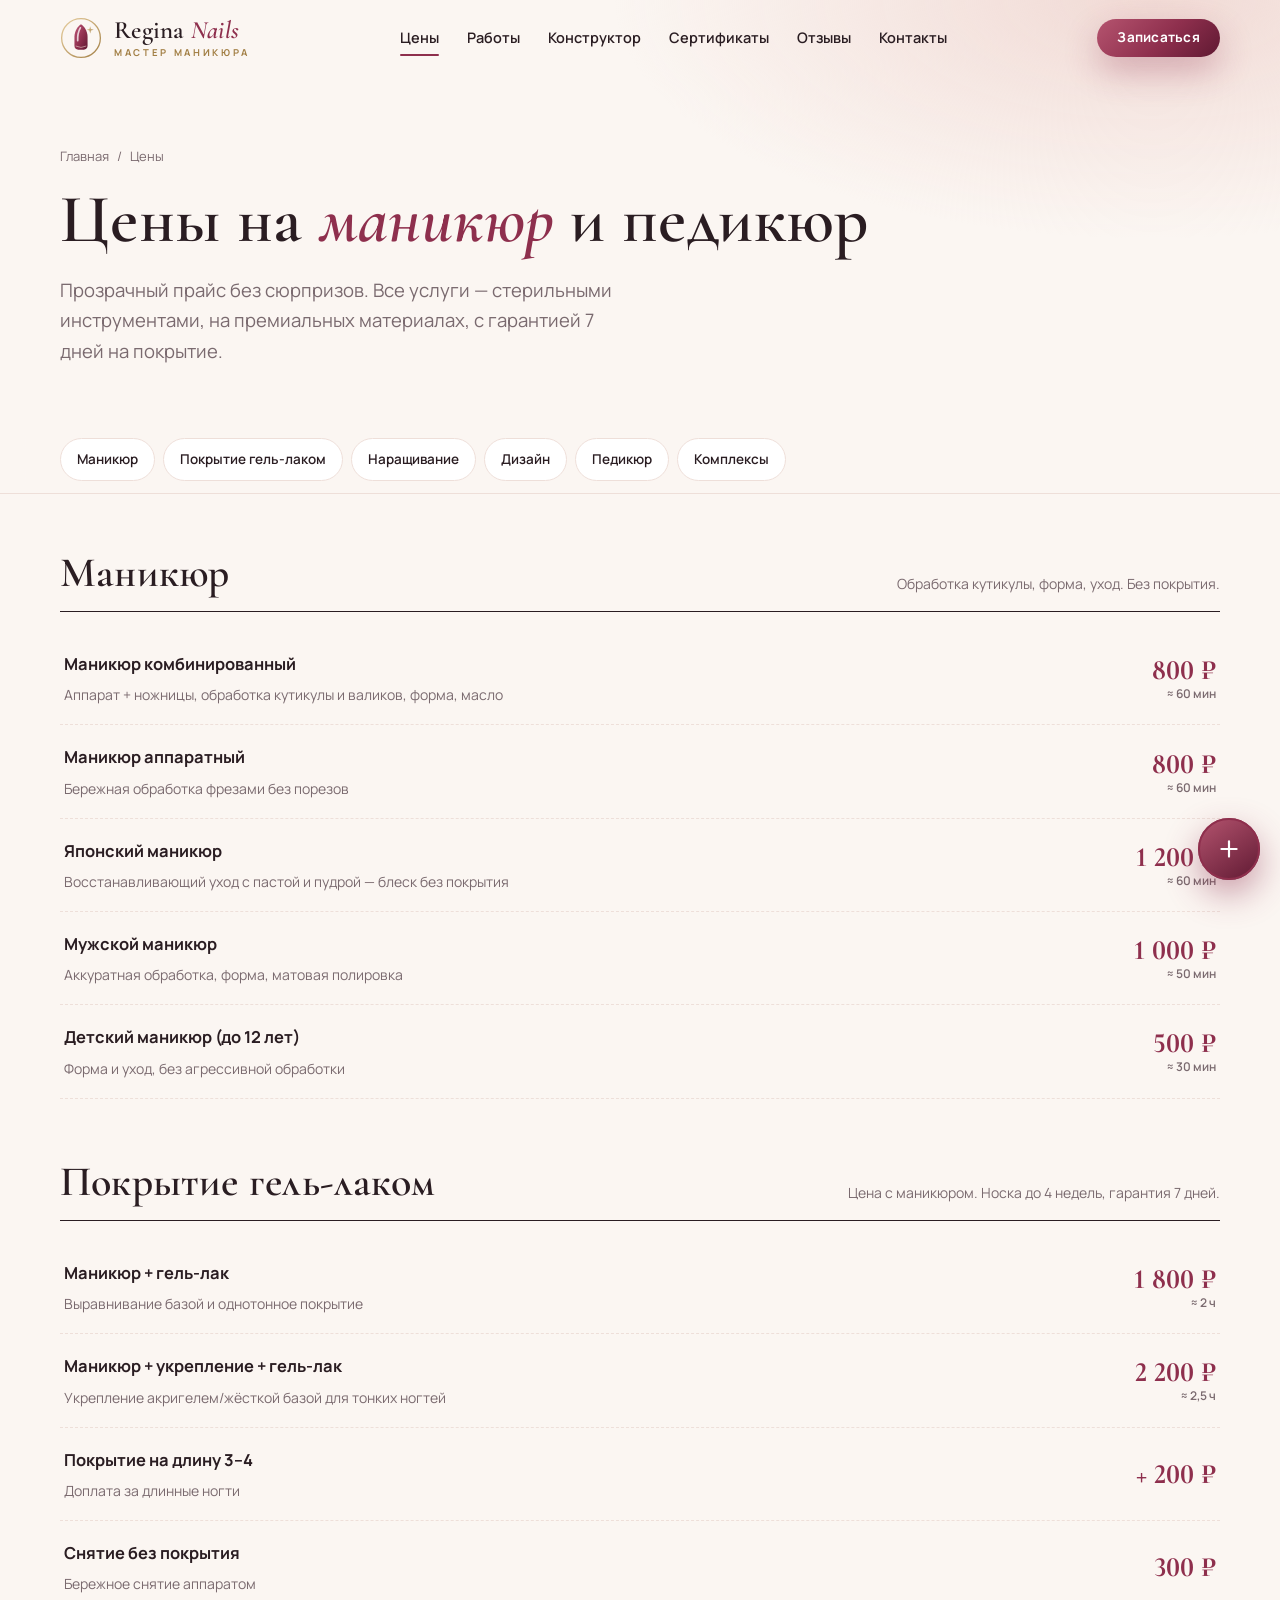
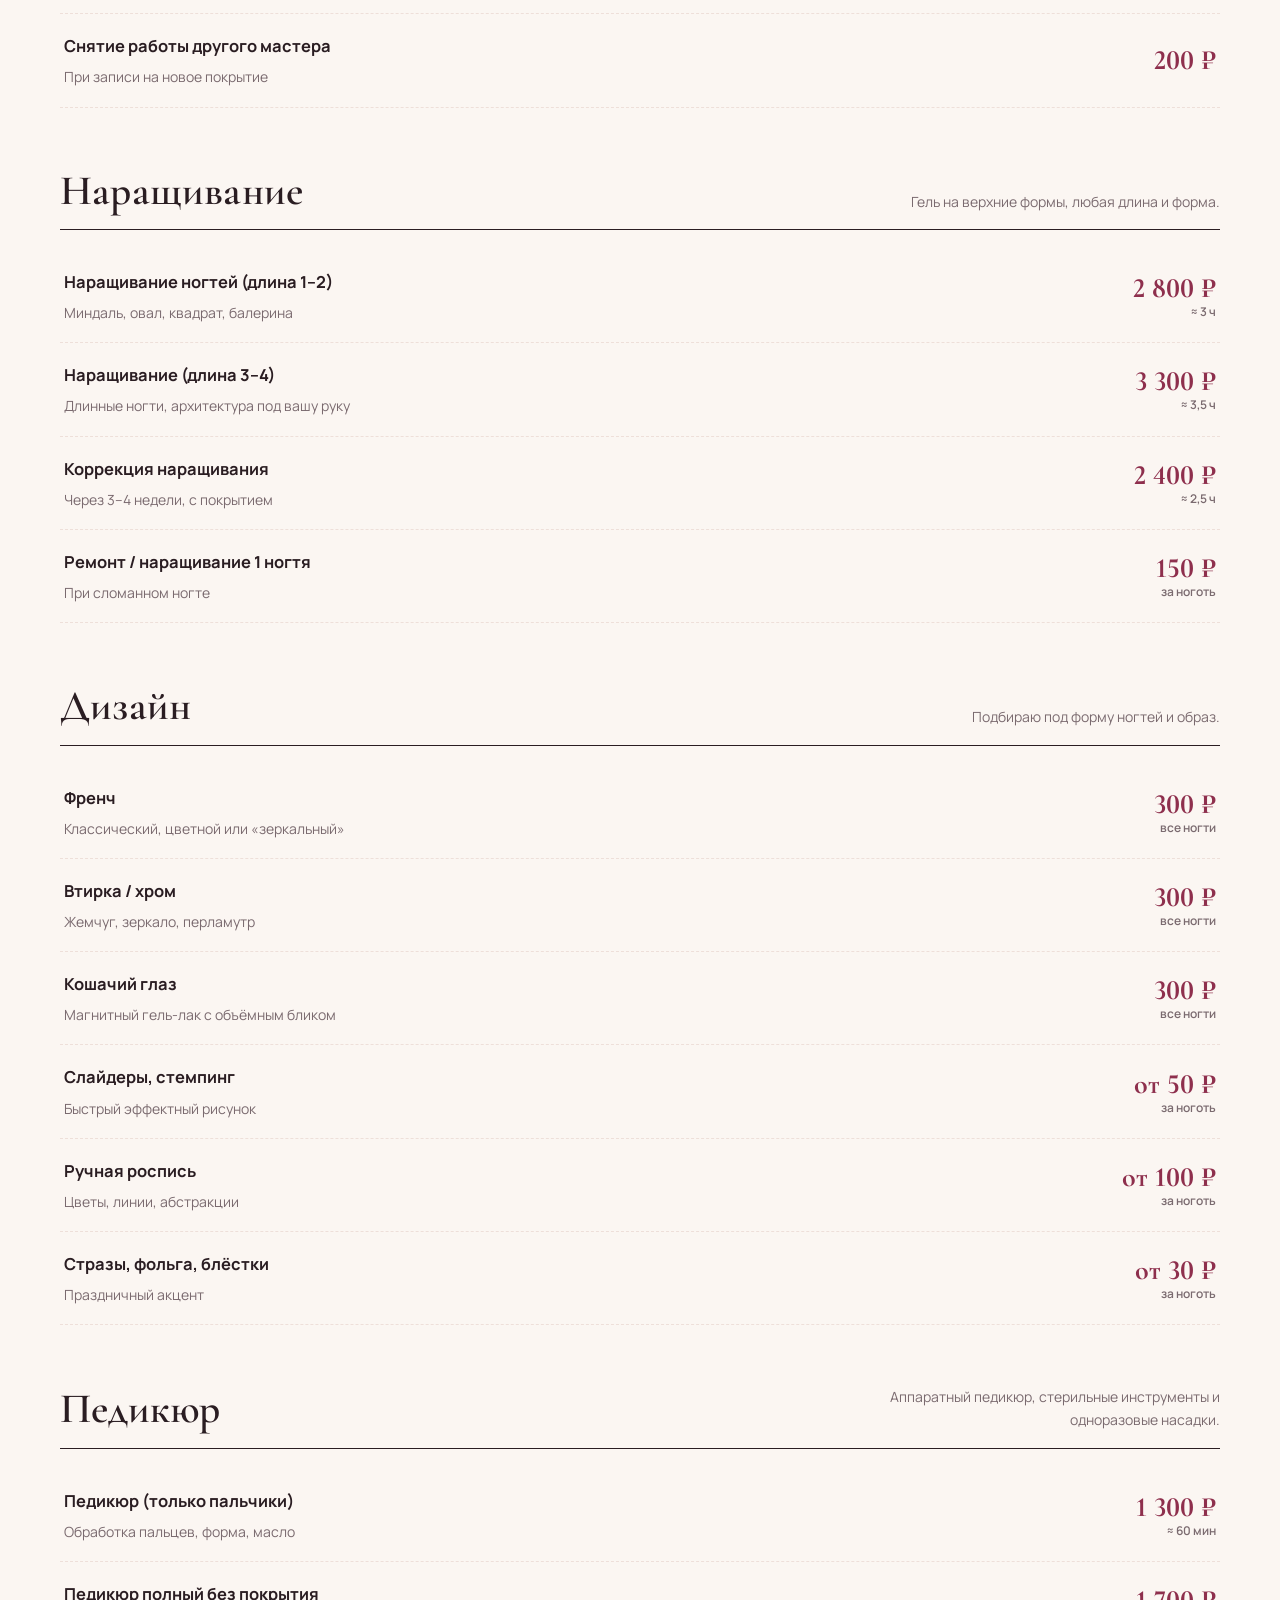
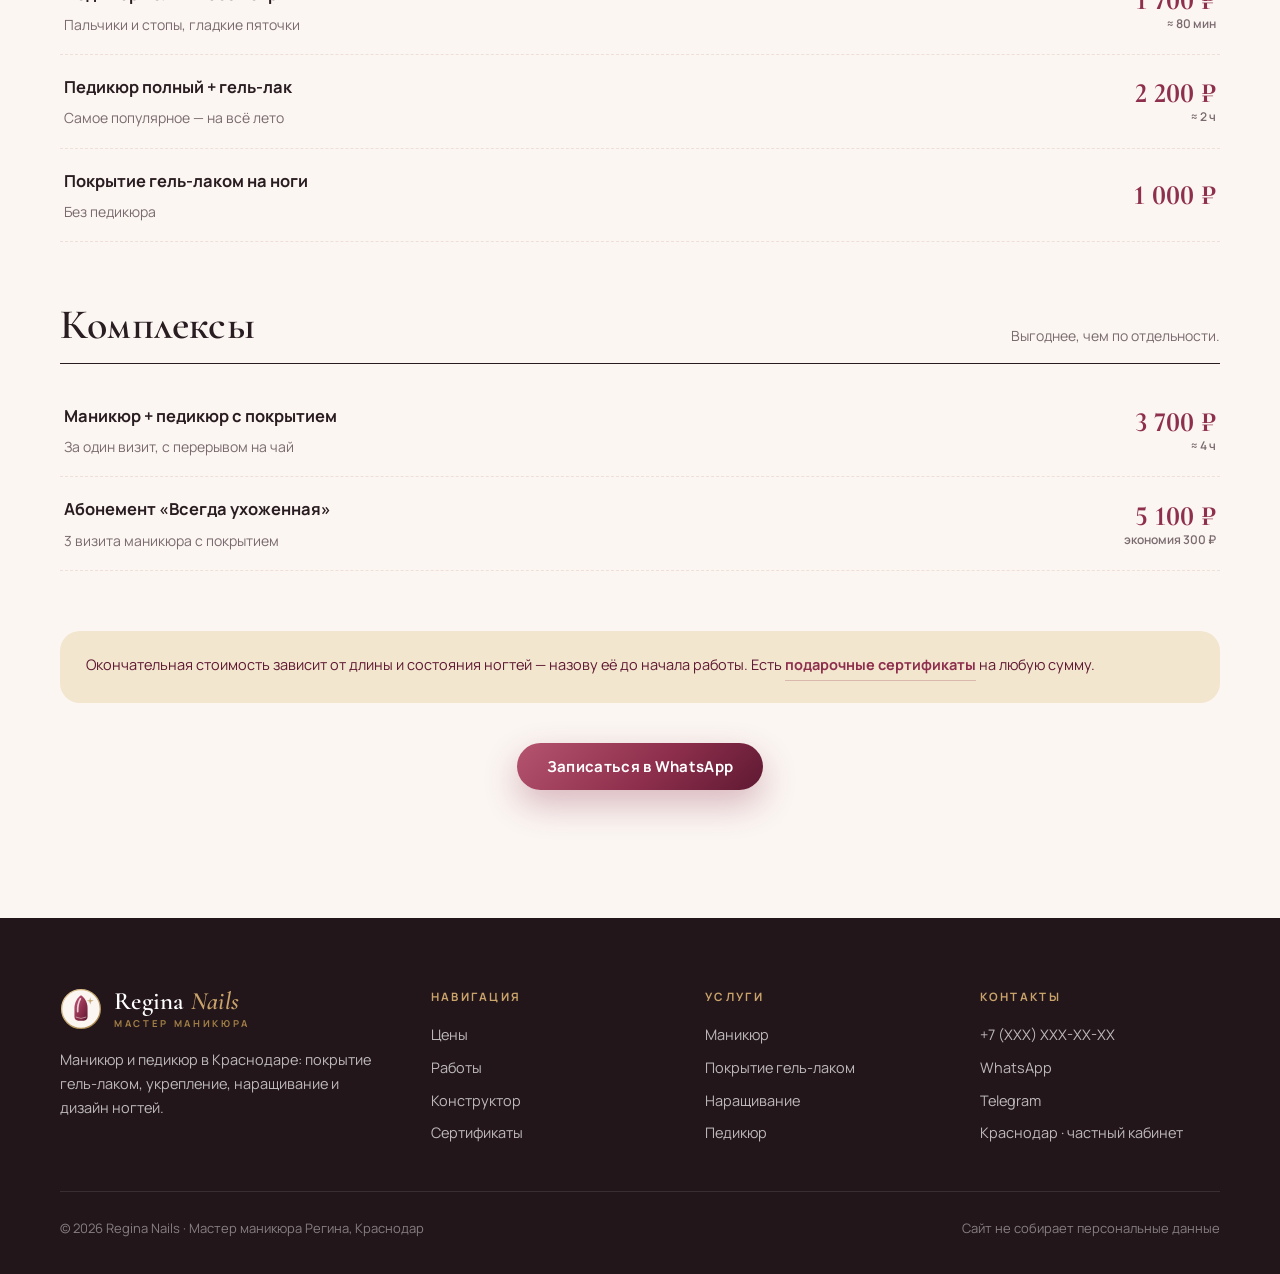
==== commit a8bccefd: "Фото Регины в первом экране, фиксы прокрутки и мобильной вёрстки, SEO-адреса - hero: портрет Регины " ====
--- a/prices.html
+++ b/prices.html
@@ -5,7 +5,7 @@
   <meta name="viewport" content="width=device-width, initial-scale=1">
   <title>Цены на маникюр и педикюр в Краснодаре — прайс | Regina Nails</title>
   <meta name="description" content="Прайс мастера маникюра Регины в Краснодаре: маникюр от 800 ₽, маникюр с гель-лаком от 1 800 ₽, наращивание от 2 800 ₽, педикюр с покрытием от 2 200 ₽. Дизайн, френч, втирка, кошачий глаз.">
-  <link rel="canonical" href="https://reginanails.ru/prices.html">
+  <link rel="canonical" href="https://adriaaante.github.io/regina_manic/prices.html">
   <meta name="theme-color" content="#8E2F4D">
   <meta name="format-detection" content="telephone=no">
   <meta property="og:type" content="website">
@@ -13,8 +13,8 @@
   <meta property="og:site_name" content="Regina Nails">
   <meta property="og:title" content="Цены на маникюр и педикюр — мастер Регина, Краснодар">
   <meta property="og:description" content="Маникюр от 800 ₽, гель-лак от 1 800 ₽, наращивание от 2 800 ₽. Стерильно, гарантия 7 дней.">
-  <meta property="og:url" content="https://reginanails.ru/prices.html">
-  <meta property="og:image" content="https://reginanails.ru/assets/img/og-cover.png">
+  <meta property="og:url" content="https://adriaaante.github.io/regina_manic/prices.html">
+  <meta property="og:image" content="https://adriaaante.github.io/regina_manic/assets/img/og-cover.png">
   <meta name="twitter:card" content="summary_large_image">
   <link rel="icon" href="assets/img/logo-mark.svg" type="image/svg+xml">
   <link rel="apple-touch-icon" href="assets/img/apple-touch-icon.png">
@@ -29,9 +29,9 @@
     "@context": "https://schema.org",
     "@graph": [
       {"@type":"BreadcrumbList","itemListElement":[
-        {"@type":"ListItem","position":1,"name":"Главная","item":"https://reginanails.ru/"},
-        {"@type":"ListItem","position":2,"name":"Цены","item":"https://reginanails.ru/prices.html"}]},
-      {"@type":"OfferCatalog","name":"Прайс-лист Regina Nails","provider":{"@id":"https://reginanails.ru/#business"},"itemListElement":[
+        {"@type":"ListItem","position":1,"name":"Главная","item":"https://adriaaante.github.io/regina_manic/"},
+        {"@type":"ListItem","position":2,"name":"Цены","item":"https://adriaaante.github.io/regina_manic/prices.html"}]},
+      {"@type":"OfferCatalog","name":"Прайс-лист Regina Nails","provider":{"@id":"https://adriaaante.github.io/regina_manic/#business"},"itemListElement":[
         {"@type":"Offer","itemOffered":{"@type":"Service","name":"Маникюр комбинированный"},"price":"800","priceCurrency":"RUB"},
         {"@type":"Offer","itemOffered":{"@type":"Service","name":"Маникюр аппаратный"},"price":"800","priceCurrency":"RUB"},
         {"@type":"Offer","itemOffered":{"@type":"Service","name":"Японский маникюр"},"price":"1200","priceCurrency":"RUB"},
--- a/assets/css/styles.css
+++ b/assets/css/styles.css
@@ -41,6 +41,7 @@
   font-family:var(--f-body);font-size:16px;line-height:1.65;color:var(--c-ink);
   background:var(--c-bg);-webkit-font-smoothing:antialiased;overflow-x:hidden;
 }
+@supports (overflow:clip){html,body{overflow-x:clip;}}
 body.no-scroll{overflow:hidden;}
 img,svg{display:block;max-width:100%;}
 img{height:auto;}
@@ -186,27 +187,45 @@
 .hero__text > *:nth-child(5){animation-delay:.66s;}
 @keyframes heroIn{to{opacity:1;transform:none;}}
 
-/* --- визуал: веер типсов-палитры вокруг флакона лака --- */
-.hero__visual{position:relative;height:clamp(420px,52vw,600px);}
-.hero__halo{position:absolute;left:50%;top:52%;width:86%;aspect-ratio:1;transform:translate(-50%,-50%);border-radius:50%;
+/* --- визуал: портрет Регины в арке + веер типсов и флакон лака --- */
+.hero__visual{position:relative;height:clamp(520px,46vw,640px);}
+.hero__halo{position:absolute;left:50%;top:46%;width:96%;aspect-ratio:1;transform:translate(-50%,-50%);border-radius:50%;
   background:radial-gradient(circle,#fff 0%,rgba(255,255,255,.6) 35%,rgba(241,218,213,0) 70%);}
-.hero__ring{position:absolute;left:50%;top:52%;width:74%;aspect-ratio:1;transform:translate(-50%,-50%);border-radius:50%;border:1px dashed rgba(201,163,106,.55);animation:spin 60s linear infinite;}
+.hero__ring{position:absolute;left:50%;top:46%;width:92%;aspect-ratio:1;transform:translate(-50%,-50%);border-radius:50%;border:1px dashed rgba(201,163,106,.55);animation:spin 70s linear infinite;}
 @keyframes spin{to{transform:translate(-50%,-50%) rotate(360deg);}}
-.fan{position:absolute;left:50%;bottom:22%;width:0;height:0;}
+
+.hero__portrait,.hero__arch{position:absolute;left:50%;top:2%;width:min(66%,400px);aspect-ratio:4/5;border-radius:999px 999px 36px 36px;}
+.hero__arch{transform:translate(calc(-50% + 18px),18px);border:1.5px solid var(--c-accent);opacity:0;animation:fadeIn 1.2s var(--ease) .6s forwards;}
+@keyframes fadeIn{to{opacity:1;}}
+.hero__portrait{
+  margin:0;overflow:hidden;z-index:1;border:7px solid #fff;background:var(--c-blush);
+  box-shadow:0 34px 80px rgba(94,25,50,.24),0 8px 24px rgba(94,25,50,.12);
+  transform:translateX(-50%);opacity:0;animation:portraitIn 1.3s var(--ease) .1s forwards;
+}
+@keyframes portraitIn{from{opacity:0;transform:translate(-50%,36px) scale(.96);}to{opacity:1;transform:translate(-50%,0) scale(1);}}
+.hero__portrait img{width:100%;height:100%;object-fit:cover;object-position:50% 28%;}
+.hero__portrait::after{ /* глянцевый отблеск по фото */
+  content:'';position:absolute;inset:0;pointer-events:none;
+  background:linear-gradient(110deg,transparent 40%,rgba(255,255,255,.35) 50%,transparent 60%);
+  transform:translateX(-120%);animation:certShine 9s ease-in-out 1.6s infinite;
+}
+
+/* мини-веер палитры, выходящий из-за флакона */
+.fan{position:absolute;left:25%;bottom:15%;width:0;height:0;z-index:2;}
 .fan__item{
-  position:absolute;left:-23px;bottom:0;width:46px;height:clamp(230px,26vw,300px);
+  position:absolute;left:-17px;bottom:0;width:34px;height:clamp(150px,14vw,190px);
   transform-origin:50% 100%;transform:rotate(0deg) scale(.6);opacity:0;
-  animation:fanOpen 1.5s var(--ease) forwards;animation-delay:calc(.5s + var(--i) * .07s);
+  animation:fanOpen 1.4s var(--ease) forwards;animation-delay:calc(.8s + var(--i) * .08s);
 }
 @keyframes fanOpen{to{transform:rotate(var(--r)) scale(1);opacity:1;}}
-.fan__sway{position:absolute;inset:0;transform-origin:50% 100%;animation:sway 6s ease-in-out infinite;animation-delay:calc(2s + var(--i) * .15s);}
-@keyframes sway{0%,100%{transform:rotate(0deg);}50%{transform:rotate(2.2deg);}}
-.fan__stick{position:absolute;left:50%;top:38%;bottom:0;width:3px;margin-left:-1.5px;border-radius:3px;background:linear-gradient(180deg,rgba(255,255,255,.9),rgba(201,163,106,.5));}
+.fan__sway{position:absolute;inset:0;transform-origin:50% 100%;animation:sway 6s ease-in-out infinite;animation-delay:calc(2.2s + var(--i) * .15s);}
+@keyframes sway{0%,100%{transform:rotate(0deg);}50%{transform:rotate(3deg);}}
+.fan__stick{position:absolute;left:50%;top:38%;bottom:0;width:2.5px;margin-left:-1.25px;border-radius:3px;background:linear-gradient(180deg,#fff,rgba(201,163,106,.6));}
 .tip{
-  position:absolute;left:0;top:0;width:46px;height:40%;
+  position:absolute;left:0;top:0;width:100%;height:40%;
   border-radius:50% 50% 44% 44% / 64% 64% 36% 36%;
   background:var(--tip,#c33);
-  box-shadow:inset -6px -10px 18px rgba(0,0,0,.18),inset 6px 6px 14px rgba(255,255,255,.35),0 10px 20px rgba(94,25,50,.18);
+  box-shadow:inset -5px -8px 14px rgba(0,0,0,.18),inset 5px 5px 12px rgba(255,255,255,.35),0 10px 20px rgba(94,25,50,.2);
   overflow:hidden;
 }
 .tip::before{ /* блик глянца */
@@ -223,23 +242,28 @@
 .tip--cat{background:radial-gradient(60% 30% at 50% 55%,rgba(255,232,190,.95) 0%,rgba(255,232,190,0) 70%),#4b1428;}
 .tip--french{background:linear-gradient(180deg,#fffaf6 0 28%,#f6d9d2 30% 100%);}
 .tip--glitter{background:radial-gradient(circle at 30% 30%,#fff 0 1.2px,transparent 1.6px) 0 0/7px 7px,radial-gradient(circle at 70% 60%,#f3e6cf 0 1px,transparent 1.4px) 0 0/9px 9px,linear-gradient(160deg,#e9c9a4,#c9a36a);}
-
-.bottle{position:absolute;left:50%;bottom:6%;width:clamp(120px,14vw,160px);transform:translateX(-50%);filter:drop-shadow(0 24px 30px rgba(94,25,50,.28));
-  opacity:0;animation:bottleIn 1.2s var(--ease) .25s forwards, floaty 7s ease-in-out 1.8s infinite;}
-@keyframes bottleIn{from{opacity:0;transform:translate(-50%,30px) scale(.9);}to{opacity:1;transform:translate(-50%,0) scale(1);}}
-@keyframes floaty{0%,100%{transform:translate(-50%,0);}50%{transform:translate(-50%,-10px);}}
+/* одиночные типсы, парящие вокруг портрета */
+.float-tip{position:absolute;z-index:2;width:clamp(22px,2.4vw,32px);height:auto;aspect-ratio:.56;left:auto;opacity:0;
+  animation:fadeIn 1s var(--ease) forwards, tipFloat 7s ease-in-out infinite both;animation-delay:calc(1.2s + var(--i) * .2s), calc(var(--i) * -1.3s);}
+@keyframes tipFloat{0%,100%{transform:rotate(var(--rot)) translateY(0);}50%{transform:rotate(calc(var(--rot) + 10deg)) translateY(-14px);}}
+
+.bottle{position:absolute;z-index:3;left:7%;bottom:1%;width:clamp(92px,9vw,124px);filter:drop-shadow(0 22px 26px rgba(94,25,50,.3));
+  opacity:0;animation:bottleIn 1.2s var(--ease) .5s forwards, floaty 7s ease-in-out 2s infinite;}
+@keyframes bottleIn{from{opacity:0;transform:translateY(30px) scale(.9);}to{opacity:1;transform:none;}}
+@keyframes floaty{0%,100%{transform:translateY(0);}50%{transform:translateY(-10px);}}
 .bottle__fill{transition:fill .8s var(--ease);}
 
 .hero__badge{
-  position:absolute;z-index:3;display:flex;align-items:center;gap:12px;padding:12px 16px 12px 12px;border-radius:18px;
-  background:rgba(255,255,255,.82);backdrop-filter:blur(10px);box-shadow:var(--shadow);font-size:13px;line-height:1.3;
+  position:absolute;z-index:4;display:flex;align-items:center;gap:12px;padding:12px 16px 12px 12px;border-radius:18px;
+  background:rgba(255,255,255,.94);box-shadow:var(--shadow);font-size:13px;line-height:1.3;white-space:nowrap;
   opacity:0;animation:heroIn 1s var(--ease) forwards, floaty2 8s ease-in-out infinite;
 }
 .hero__badge strong{display:block;font-size:14.5px;}
 .hero__badge span{color:var(--c-muted);}
-.hero__badge-ico{width:40px;height:40px;border-radius:12px;display:grid;place-items:center;background:var(--c-blush);color:var(--c-primary);font-size:18px;}
-.hero__badge--a{left:0;top:16%;animation-delay:1.6s,2.6s;}
-.hero__badge--b{right:0;bottom:12%;animation-delay:1.9s,3s;}
+.hero__badge-ico{width:40px;height:40px;border-radius:12px;display:grid;place-items:center;background:var(--c-blush);color:var(--c-primary);font-size:18px;flex-shrink:0;}
+.hero__badge--a{left:0;top:12%;animation-delay:1.5s,2.6s;}
+.hero__badge--b{right:0;bottom:14%;animation-delay:1.8s,3s;}
+.hero__badge--b strong{font-family:var(--f-display);font-style:italic;font-size:22px;font-weight:600;color:var(--c-primary);line-height:1;}
 @keyframes floaty2{0%,100%{translate:0 0;}50%{translate:0 -8px;}}
 
 .sparkle{position:absolute;width:var(--s,18px);height:var(--s,18px);color:var(--c-accent);opacity:0;animation:twinkle 3.2s ease-in-out infinite;animation-delay:var(--d,0s);}
@@ -250,15 +274,23 @@
 @keyframes scrollDot{0%{opacity:0;transform:translateY(0);}40%{opacity:1;}100%{opacity:0;transform:translateY(14px);}}
 
 @media (max-width:900px){
-  .hero{min-height:auto;}
-  .hero__grid{grid-template-columns:1fr;}
-  .hero__visual{height:440px;margin-top:10px;}
+  .hero{min-height:auto;padding-top:calc(var(--header-h) + 8px);}
+  .hero__grid{grid-template-columns:1fr;gap:18px;}
+  /* на телефоне фото — первым, чтобы Регину видно сразу при открытии */
+  .hero__visual{order:-1;height:clamp(380px,100vw,560px);}
+  .hero__portrait,.hero__arch{width:min(62%,360px);}
   .hero__scroll{display:none;}
 }
 @media (max-width:480px){
-  .hero__visual{height:380px;}
-  .hero__badge{font-size:12px;padding:10px 12px 10px 10px;}
-  .hero__badge-ico{width:34px;height:34px;}
+  .hero__badge{font-size:11.5px;padding:8px 12px 8px 8px;gap:9px;border-radius:14px;}
+  .hero__badge strong{font-size:13px;}
+  .hero__badge--b strong{font-size:19px;}
+  .hero__badge-ico{width:30px;height:30px;font-size:14px;border-radius:10px;}
+  .hero__badge--a{display:none;}
+  .hero__badge--b{bottom:16%;}
+  .hero__arch{transform:translate(calc(-50% + 10px),10px);}
+  .fan{left:20%;bottom:12%;}
+  .fan__item{height:118px;width:26px;left:-13px;}
   .hero__actions .btn{flex:1 1 100%;}
 }
 
@@ -284,7 +316,14 @@
 .feature h3{margin-bottom:10px;}
 .feature p{color:var(--c-muted);font-size:15px;}
 @media (max-width:960px){.features{grid-template-columns:repeat(2,1fr);}}
-@media (max-width:600px){.features{grid-template-columns:1fr;}}
+@media (max-width:600px){
+  .features{grid-template-columns:1fr;gap:14px;}
+  .feature{display:grid;grid-template-columns:50px 1fr;gap:4px 16px;padding:22px 20px;}
+  .feature__icon{grid-row:span 2;width:50px;height:50px;border-radius:15px;margin:0;}
+  .feature__icon svg{width:23px;height:23px;}
+  .feature h3{font-size:21px;margin:0;align-self:center;}
+  .feature p{font-size:14.5px;}
+}
 
 /* ---------- услуги ---------- */
 .services{display:grid;grid-template-columns:repeat(3,1fr);gap:22px;}
@@ -367,6 +406,7 @@
 .work__try{flex-shrink:0;font-size:11.5px;font-weight:700;color:var(--c-primary);padding:7px 11px;border-radius:100px;background:var(--c-blush-soft);}
 .works__note{text-align:center;margin-top:40px;color:var(--c-muted);font-size:14px;}
 @media (max-width:960px){.works{grid-template-columns:repeat(2,1fr);}}
+@media (max-width:600px){.work__tag{display:none;}.work__name{font-size:16px;}}
 @media (max-width:420px){.works{gap:12px;}.work__cap{left:8px;right:8px;bottom:8px;padding:9px 10px;}.work__try{display:none;}.work__name{font-size:16px;}}
 
 /* ---------- как проходит визит ---------- */
@@ -446,6 +486,14 @@
 .cert__tips i:nth-child(3){transform:translateY(-12px);}
 .cert__tips i:nth-child(4){transform:translateY(-8px);}
 @media (max-width:900px){.gift__grid{grid-template-columns:1fr;}.cert{max-width:520px;}.cert__card{transform:rotateY(-6deg) rotateX(4deg);}}
+@media (max-width:520px){
+  .cert__card{aspect-ratio:auto;min-height:230px;gap:18px;padding:26px 24px;}
+  .cert__brand{font-size:17px;white-space:nowrap;}
+  .cert__brand img{width:28px;height:28px;}
+  .cert__label{font-size:8.5px;letter-spacing:.22em;}
+  .cert__tips{display:none;}
+  .gift__actions .btn{flex:1 1 100%;}
+}
 
 /* ---------- отзывы ---------- */
 .reviews{position:relative;}
@@ -517,6 +565,7 @@
 .footer{background:#22161b;color:rgba(255,255,255,.7);padding:70px 0 34px;font-size:14.5px;}
 .footer__grid{display:grid;grid-template-columns:1.4fr 1fr 1fr 1fr;gap:34px;margin-bottom:46px;}
 .footer .logo__name{color:#fff;}
+.footer .logo__name em{color:var(--c-accent);}
 .footer__about{margin-top:18px;max-width:320px;}
 .footer h4{font-size:11.5px;font-weight:700;letter-spacing:.2em;text-transform:uppercase;color:var(--c-accent);margin-bottom:16px;}
 .footer ul{list-style:none;display:grid;gap:9px;}
@@ -542,7 +591,10 @@
 .fab.is-open .fab__toggle svg{transform:rotate(135deg);}
 
 /* ---------- блёстки за курсором (canvas) ---------- */
-#glitter{position:fixed;inset:0;pointer-events:none;z-index:150;}
+#glitter{position:fixed;left:0;top:0;width:100vw;height:100vh;pointer-events:none;z-index:150;}
+
+/* бесконечные анимации на паузе, когда блок вне экрана (main.js → .is-off) */
+.is-off *,.is-off *::before,.is-off *::after{animation-play-state:paused !important;}
 
 /* ---------- reveal ---------- */
 .reveal{opacity:0;transform:translateY(34px);transition:opacity 1s var(--ease),transform 1s var(--ease);transition-delay:var(--delay,0s);}
